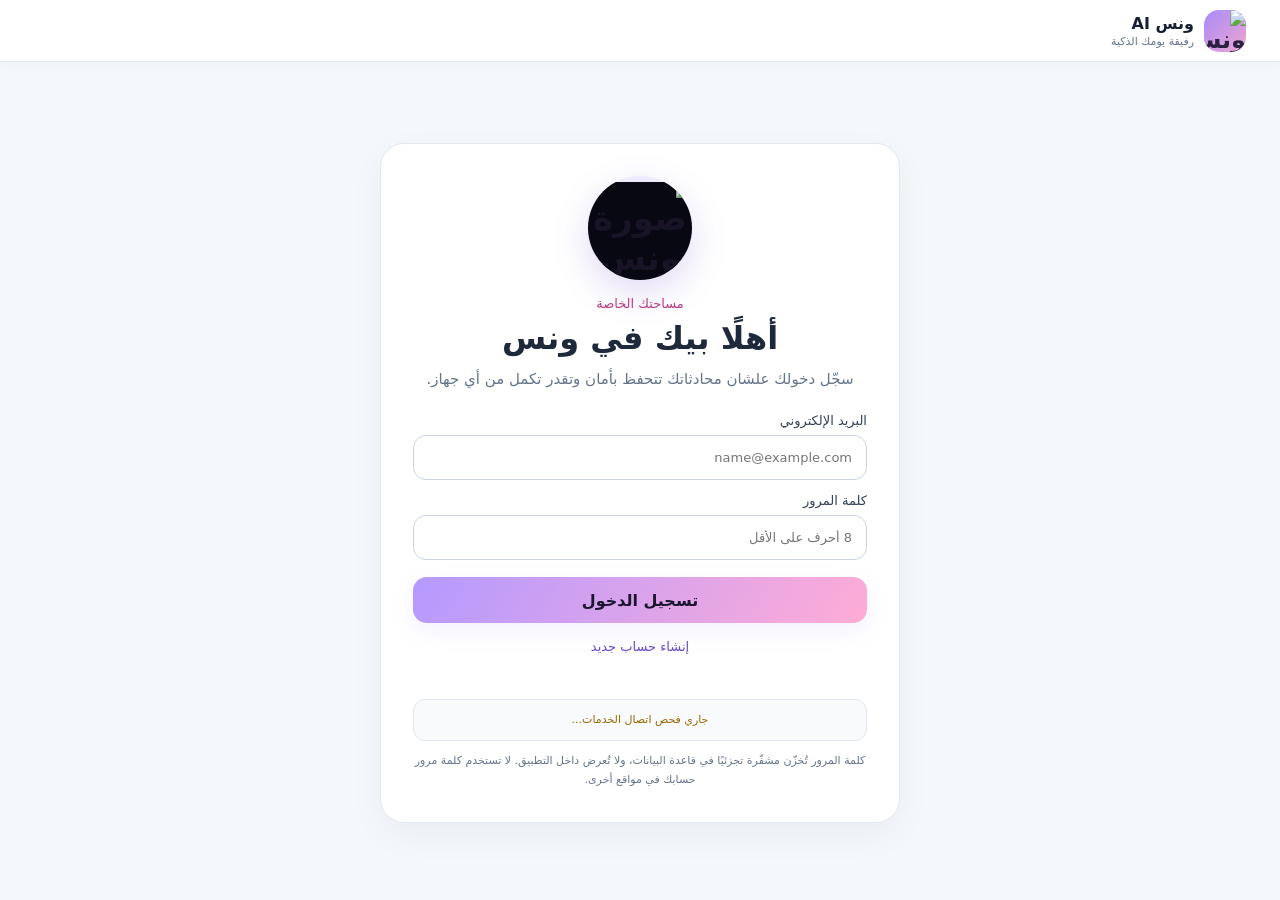
==== index.html @ 7b94c3b9 "Add ChatGPT-style conversation sidebar and controls" ====
<!doctype html>
<html lang="ar" dir="rtl">
<head>
<meta charset="utf-8">
<meta name="viewport" content="width=device-width,initial-scale=1,viewport-fit=cover">
<meta name="theme-color" content="#f4f7fb">
<meta name="description" content="ونس AI رفيقتك الذكية باللغة العربية واللهجة المصرية. دردشة ذكية، مساعد شخصي، ومساعدة في فهم الملفات والإجابة عن أسئلتك.">
<meta name="robots" content="index,follow,max-image-preview:large">
<link rel="canonical" href="https://wens-ai-backend-b142.naqashy1.workers.dev/">
<link rel="manifest" href="/manifest.json">
<link rel="stylesheet" href="/style.css">
<meta property="og:type" content="website">
<meta property="og:locale" content="ar_EG">
<meta property="og:site_name" content="ونس AI">
<meta property="og:title" content="ونس AI – رفيقتك الذكية باللهجة المصرية">
<meta property="og:description" content="اتكلم مع ونس، رفيقتك الذكية. اسأل، اتعلم، وافهم ملفاتك في محادثة واحدة.">
<meta property="og:url" content="https://wens-ai-backend-b142.naqashy1.workers.dev/">
<meta name="twitter:card" content="summary">
<title>ونس AI – رفيقتك الذكية باللهجة المصرية</title>
<script type="application/ld+json">
{"@context":"https://schema.org","@type":"SoftwareApplication","name":"ونس AI","alternateName":"Wens AI","applicationCategory":"UtilitiesApplication","operatingSystem":"Web, Android, iOS","inLanguage":"ar-EG","description":"رفيقة ذكية للمحادثة والمساعدة باللغة العربية واللهجة المصرية.","url":"https://wens-ai-backend-b142.naqashy1.workers.dev/"}
</script>
<style>.messages{max-height:min(60vh,620px);min-height:150px;overflow:auto}.bubble-text{white-space:pre-wrap;overflow-wrap:anywhere}.bubble-text a{color:#6246b4;text-decoration:underline;overflow-wrap:anywhere}.execution-trace{margin-top:10px;padding-top:8px;border-top:1px solid #e2e8f0;color:#6848c7;font-size:11px}.execution-trace summary{cursor:pointer}.execution-trace ul{margin:7px 0 0;padding-inline-start:20px;color:#64748b;line-height:1.8}.admin-inline-panel{margin-top:14px;padding:14px}.admin-inline-panel iframe{display:block;width:100%;height:82vh;min-height:760px;border:1px solid #ffffff18;border-radius:16px;background:#101020}@media(max-width:480px){.admin-inline-panel{padding:9px}.admin-inline-panel iframe{height:82vh;min-height:720px}}.owner-avatar-entry{overflow:hidden;padding:0}.wens-brand-avatar{display:block;width:100%;height:100%;object-fit:cover;border-radius:inherit}.auth-avatar-wrap{width:104px;height:104px;border-radius:50%;padding:0;overflow:hidden;background:#eeeaff;box-shadow:0 12px 36px #6848c733}.auth-avatar-wrap img{display:block;width:100%;height:100%;object-fit:cover}</style>
</head>
<body>
<header class="topbar">
  <a class="brand" href="index.html"><span class="logo owner-avatar-entry" id="brandAdminEntry" tabindex="0" role="button" aria-label="مدخل مالك التطبيق"><img class="wens-brand-avatar" src="/avatar.jpg?v=real-jpg-20261119" alt="ونس"></span><span><b id="brandName">ونس AI</b><small>رفيقة يومك الذكية</small></span></a>
  <div class="top-actions"><button id="openAdminBtn" class="admin-shortcut" type="button" hidden>الإدارة</button><button id="backToAppBtn" class="admin-shortcut" type="button" hidden>العودة لونس</button><button id="logoutBtn" class="admin-shortcut" hidden>خروج</button></div>
</header>
<main class="app">
<section id="authPanel" class="panel auth-panel">
  <div class="auth-mark auth-avatar-wrap"><img src="/avatar.jpg?v=real-jpg-20261119" alt="صورة ونس"></div><p class="eyebrow">مساحتك الخاصة</p><h1 id="authTitle">أهلًا بيك في ونس</h1>
  <p class="hero-text">سجّل دخولك علشان محادثاتك تتحفظ بأمان وتقدر تكمل من أي جهاز.</p>
  <form id="authForm" class="auth-form">
    <label id="nameField" hidden>الاسم<input id="nameInput" maxlength="60" autocomplete="name" placeholder="اسمك"></label>
    <label>البريد الإلكتروني<input id="emailInput" type="email" maxlength="190" autocomplete="email" required placeholder="name@example.com"></label>
    <label>كلمة المرور<input id="passwordInput" type="password" minlength="8" maxlength="128" autocomplete="current-password" required placeholder="8 أحرف على الأقل"></label>
    <button id="authSubmit" class="btn primary" type="submit">تسجيل الدخول</button>
  </form>
  <button id="authToggle" class="text-btn auth-toggle" type="button">إنشاء حساب جديد</button>
  <p id="authStatus" class="status-line" role="status"></p><p id="systemStatus" class="system-status" role="status">جاري فحص اتصال الخدمات...</p>
  <p class="disclaimer">كلمة المرور تُخزّن مشفّرة تجزئيًا في قاعدة البيانات، ولا تُعرض داخل التطبيق. لا تستخدم كلمة مرور حسابك في مواقع أخرى.</p>
</section>

<div id="appRoot" hidden>
<aside id="conversationSidebar" class="conversation-sidebar" aria-label="قائمة المحادثات">
  <div class="conversation-sidebar-head">
    <div class="conversation-sidebar-title"><strong>محادثاتك</strong><button id="closeConversationSidebarBtn" class="sidebar-close-btn" type="button" aria-label="إغلاق القائمة">×</button></div>
    <button id="newConversationBtn" class="new-conversation-btn" type="button">＋ محادثة جديدة</button>
    <label class="conversation-search"><span aria-hidden="true">⌕</span><input id="conversationSearchInput" type="search" placeholder="ابحث في المحادثات..." autocomplete="off" aria-label="ابحث في المحادثات"></label>
    <button id="toggleArchivedConversationsBtn" class="archived-toggle-btn" type="button" aria-pressed="false">المحادثات المؤرشفة</button>
  </div>
  <div id="conversationList" class="conversation-list" aria-live="polite">
    <p class="conversation-list-empty">جاري تحميل محادثاتك...</p>
  </div>
</aside>

<section class="panel">
  <div class="section-head"><div class="chat-title-wrap"><button id="toggleConversationSidebarBtn" class="sidebar-toggle-btn" type="button" aria-label="عرض المحادثات">☰</button><div><h2 id="activeConversationTitle">الدردشة مع ونس</h2><p id="accountLabel">محادثتك محفوظة في حسابك</p></div></div><div class="chat-head-actions"><button id="newConversationQuickBtn" class="text-btn" type="button">＋ جديد</button><button id="notificationsBtn" class="notification-toggle" type="button" aria-expanded="false" aria-label="مركز الإشعارات" hidden>🔔 <span id="notificationCount">0</span></button></div></div>
  <section id="notificationsPanel" class="notification-center" hidden>
    <div class="notification-heading"><strong>مركز الإشعارات</strong><button id="markNotificationsReadBtn" type="button">تحديد الكل كمقروء</button></div>
    <div id="notificationList" class="notification-list"><p class="notification-empty">لا توجد إشعارات بعد.</p></div>
  </section>
  <p id="voiceStatus" class="voice-status" role="status" aria-live="polite"></p>
  <div id="voicePlayerDock" class="voice-player-dock" aria-live="polite"></div>
  <div id="messages" class="messages" aria-live="polite"><div class="message assistant"><img class="mini-avatar" src="/avatar.jpg?v=real-jpg-20261119" alt="ونس" width="30" height="30"><div class="bubble">أهلًا بيك! أنا ونس 💜 اسأليني أو احكيلي اللي في بالك.</div></div></div>
  <div class="chat-composer">
    <div id="attachmentMenu" class="attachment-menu" role="menu" aria-label="إضافة إلى المحادثة" hidden>
      <button type="button" class="attachment-option" data-action="camera">
        <span class="attachment-icon">📷</span><span><b>الكاميرا</b><small>التقط صورة وأرسلها لونس</small></span>
      </button>
      <button type="button" class="attachment-option" data-action="photos">
        <span class="attachment-icon">🖼️</span><span><b>الصور</b><small>اختر صورة من هاتفك</small></span>
      </button>
      <button type="button" class="attachment-option" data-action="files">
        <span class="attachment-icon">📎</span><span><b>الملفات</b><small>نصوص ومستندات وملفات أخرى</small></span>
      </button>
      <button type="button" class="attachment-option" data-action="plugins" aria-expanded="false">
        <span class="attachment-icon">🧩</span><span><b>المكونات الإضافية</b><small>أدوات ونس المتصلة</small></span>
        <span class="attachment-chevron">‹</span>
      </button>
      <button type="button" class="attachment-option deep-option" data-action="deep" aria-pressed="false">
        <span class="attachment-icon">🧠</span><span><b>فكّر بعمق أكبر</b><small>استدلال أعمق للمسائل الصعبة</small></span>
        <span id="deepThinkCheck" class="attachment-check" hidden>✓</span>
      </button>
    </div>
    <div id="pluginTools" class="plugin-tools" hidden>
      <div class="plugin-tools-heading"><b>أدوات ونس المتاحة</b><button id="backToAttachmentMenu" type="button" aria-label="رجوع">رجوع</button></div>
      <button type="button" data-plugin-prompt="ابحثي في الإنترنت عن: ">🌐 البحث في الإنترنت</button>
      <button type="button" data-plugin-prompt="افتحي هذا الموقع واستخدمي متصفح ونس لقراءته: ">🌍 متصفح المواقع</button>
      <button type="button" data-plugin-prompt="اعرضي مهامي المحفوظة وساعديني في تنظيمها.">✅ إدارة المهام</button>
      <button type="button" data-plugin-prompt="احسبي لي: ">🧮 الحاسبة</button>
      <button type="button" data-plugin-prompt="ابحثي في سجل محادثاتي عن: ">🗂️ البحث في المحادثات</button>
      <button type="button" data-plugin-prompt="احفظي في ذاكرتك الخاصة هذا التفضيل غير الحساس فقط: ">🧠 حفظ تفضيل في الذاكرة</button>
      <button type="button" data-plugin-prompt="اعرضي المعلومات غير الحساسة التي حفظتيها في ذاكرتي الخاصة.">📚 عرض ذاكرتي</button>
      <button type="button" data-plugin-prompt="احذفي من ذاكرتي الخاصة المعلومة التالية فقط: ">🧹 حذف معلومة من الذاكرة</button>
      <button type="button" data-plugin-prompt="أنشئي تطبيق ويب أو لعبة كاملة باسم ووظائف واضحة. استخدمي أداة إنشاء التطبيقات والألعاب واحفظي المشروع واعرضي معاينته ورابط تحميله.">🧩 إنشاء تطبيق أو لعبة</button>
    </div>
    <div id="deepThinkBadge" class="deep-think-badge" hidden>🧠 التفكير العميق مفعّل <button id="disableDeepThink" type="button">إيقاف</button></div>
    <div id="attachmentsPreview" class="attachments-preview" hidden></div>
    <div id="arabicCorrection" class="arabic-correction" role="status" aria-live="polite" hidden>
      <span id="arabicCorrectionText"></span>
      <button id="applyArabicCorrection" type="button">استخدم التصحيح</button>
    </div>
    <form id="chatForm" class="chat-form">
      <button id="attachMenuBtn" class="attach-menu-btn" type="button" aria-label="إضافة مرفق أو أداة" aria-expanded="false">＋</button><button id="voiceBtn" class="voice-input-btn" type="button" aria-label="التحدث وإملاء رسالة صوتية"><span aria-hidden="true">🎙️</span><span id="voiceButtonText" class="visually-hidden">اتكلم معايا</span></button>
      <input id="messageInput" placeholder="اكتب رسالتك أو أرفق ملفًا..." autocomplete="off" autocorrect="on" spellcheck="true" autocapitalize="sentences" aria-label="رسالتك" aria-describedby="arabicCorrectionText">
      <button class="send-btn" type="submit">إرسال</button>
    </form>
    <input id="cameraInput" class="visually-hidden-input" type="file" accept="image/jpeg,image/png,image/webp" capture="environment">
    <input id="photosInput" class="visually-hidden-input" type="file" accept="image/jpeg,image/png,image/webp">
    <input id="filesInput" class="visually-hidden-input" type="file" multiple accept=".txt,.md,.csv,.json,.xml,.html,.js,.css,.log,.pdf,.doc,.docx,.xls,.xlsx,.ppt,.pptx">
    <p id="attachmentStatus" class="attachment-status" role="status" aria-live="polite"></p>
  </div>
  <p class="disclaimer">رسائلك ومرفقاتك تُعالج لإعداد الرد. لا ترسل كلمات مرور أو بيانات شديدة الخصوصية.</p>
</section>
</div>
<section id="adminInlinePanel" class="panel admin-inline-panel" hidden>
  <div class="section-head">
    <div><h2>لوحة إدارة ونس</h2><p>الإدارة داخل حسابك ومن نفس صفحة ونس</p></div>
    <span class="eyebrow">PRIVATE</span>
  </div>
  <iframe id="adminFrame" title="لوحة إدارة ونس" loading="lazy" referrerpolicy="same-origin" src="about:blank"></iframe>
</section>
</main>
<footer>ونس AI • نسخة تطويرية</footer>
<script src="app.js"></script>
</body></html>
---- style.css ----
:root{--purple:#a28bff;--pink:#ff9acb;--bg:#101020;--text:#f7f5ff;--muted:#b7b4ce;--line:#34324d}*{box-sizing:border-box}html{color-scheme:dark}body{margin:0;background:radial-gradient(ellipse at 50% 0%,#a28bff26 0,var(--bg) 55%);color:var(--text);font-family:system-ui,-apple-system,"Segoe UI",sans-serif;min-height:100vh}.topbar{display:flex;justify-content:space-between;align-items:center;padding:14px clamp(14px,4vw,34px);border-bottom:1px solid #ffffff12;position:sticky;top:0;background:#101020ef;backdrop-filter:blur(12px);z-index:4}.brand{display:flex;align-items:center;gap:10px;color:inherit;text-decoration:none}.logo{width:42px;height:42px;border-radius:15px;background:linear-gradient(135deg,var(--purple),var(--pink));display:grid;place-items:center;color:#191326;font-size:24px;font-weight:900}.brand b{display:block}.brand small{display:block;color:var(--muted);font-size:11px;margin-top:2px}.admin-shortcut{border:1px solid #ffffff20;border-radius:12px;padding:9px 12px;color:#e9e3ff;text-decoration:none;font-size:13px}.app{width:min(760px,100%);margin:auto;padding:24px 14px 34px}.hero{text-align:center;padding:20px 10px 26px}.orb{width:136px;height:136px;border-radius:50%;margin:0 auto 18px;background:radial-gradient(circle at 35% 25%,#ffe6f6,#bd9dff 46%,#5941a7);box-shadow:0 0 60px #9e82ff30;position:relative;display:grid;place-items:center}.face{width:67px;height:82px;background:linear-gradient(135deg,#f9d2c8,#f2b9bb);border-radius:46% 46% 48% 48%;position:relative;z-index:2;margin-top:12px}.hair{position:absolute;top:17px;width:75px;height:57px;border-radius:48% 48% 30% 25%;background:#382547;z-index:3;clip-path:polygon(0 0,100% 0,100% 78%,80% 53%,73% 100%,58% 57%,43% 100%,30% 58%,10% 84%)}.eye{position:absolute;width:5px;height:7px;border-radius:50%;background:#39243b;top:36px}.eye.left{right:17px}.eye.right{left:17px}.smile{position:absolute;top:53px;left:27px;width:14px;height:7px;border-bottom:2px solid #a34e68;border-radius:0 0 50% 50%}.eyebrow{color:var(--pink);font-size:13px;margin:0 0 8px}.hero h1{font-size:clamp(24px,5vw,34px);margin:0 0 10px}.hero-text{color:var(--muted);max-width:440px;line-height:1.8;margin:0 auto 20px;font-size:14px}.actions{display:flex;justify-content:center;gap:10px;flex-wrap:wrap}.btn{border:0;border-radius:14px;padding:12px 18px;font:inherit;font-weight:700;cursor:pointer;min-height:46px}.primary{background:linear-gradient(120deg,var(--purple),var(--pink));color:#1a1530}.secondary{background:#ffffff0a;border:1px solid #ffffff20;color:var(--text)}.status-line{color:var(--muted);font-size:12px;min-height:18px}.panel{background:#19192ccc;border:1px solid #ffffff12;border-radius:22px;padding:17px;margin:14px 0;box-shadow:0 16px 40px #00000014}.section-head{display:flex;align-items:center;justify-content:space-between;gap:10px}.section-head h2{font-size:17px;margin:0}.section-head p{margin:4px 0 0;color:var(--muted);font-size:12px}.text-btn{background:none;border:0;color:#d8ccff;cursor:pointer;font:inherit;font-size:12px}.messages{display:flex;flex-direction:column;gap:12px;padding:17px 0;min-height:100px;max-height:310px;overflow:auto}.message{display:flex;gap:8px;align-items:flex-end}.mini-avatar{width:30px;height:30px;flex:0 0 30px;border-radius:11px;display:grid;place-items:center;background:linear-gradient(135deg,var(--purple),var(--pink));color:#201735;font-weight:900}.bubble{max-width:85%;padding:11px 13px;border-radius:15px;background:#ffffff0b;border:1px solid #ffffff0d;font-size:13px;line-height:1.7;overflow-wrap:anywhere}.user{justify-content:flex-start}.user .bubble{background:#8e78d42b;border-color:#aa94ff28}.chat-form{display:flex;gap:8px}.chat-form input,.field input,.field textarea,.field select{min-width:0;width:100%;background:#101020;border:1px solid var(--line);border-radius:12px;padding:13px;color:var(--text);font:inherit;outline:none}.chat-form input:focus,.field input:focus,.field textarea:focus,.field select:focus{border-color:var(--purple)}.send-btn{border:0;border-radius:12px;padding:0 17px;background:var(--purple);color:#18132a;font:inherit;font-weight:800}.disclaimer{color:#9692ae;font-size:11px;line-height:1.7;margin-bottom:0}.panel video,.panel img{width:100%;max-height:350px;object-fit:contain;border-radius:14px;background:#080812;margin-top:12px}.panel[hidden]{display:none}footer{text-align:center;color:#8c88a5;font-size:11px;padding:0 10px 22px}.speaking .orb{animation:pulse 1.1s infinite alternate}@keyframes pulse{to{box-shadow:0 0 0 13px #a28bff12,0 0 70px #a28bff66}}.listening{box-shadow:0 0 0 4px #ff8cc844!important}button:focus-visible,a:focus-visible{outline:2px solid var(--pink);outline-offset:3px}@media(min-width:650px){.app{padding-top:32px}.hero{padding-bottom:32px}.panel{padding:22px}}

/* Wens visual refresh */
:root{--purple:#b49aff;--pink:#ffacd6;--bg:#0b0b16;--text:#fbf9ff;--muted:#bdb8d2;--line:#39344f}body{background:radial-gradient(ellipse at 50% -12%,#a78bfa35 0,transparent 48%),linear-gradient(180deg,#10101f 0%,#0b0b15 100%)}.topbar{background:#0d0c18eF;border-bottom-color:#ffffff18}.logo{box-shadow:0 8px 24px #a28bff35}.app{max-width:820px}.hero{padding-top:30px}.orb{width:148px;height:148px;box-shadow:0 0 0 10px #a28bff0b,0 18px 65px #a28bff30}.hero h1{letter-spacing:-.6px}.hero-text{font-size:15px}.panel{background:linear-gradient(145deg,#1d1b30f2,#141321f2);border:1px solid #ffffff18;border-radius:24px;box-shadow:0 18px 55px #0005}.section-head h2{letter-spacing:-.2px}.bubble{border-radius:17px;padding:12px 14px}.user .bubble{background:linear-gradient(135deg,#9279e52b,#d78bc51c);border-color:#b49aff35}.chat-form input,.field input,.field textarea,.field select{background:#0d0c18;border-color:#45405f;border-radius:14px;min-height:48px}.send-btn,.primary{background:linear-gradient(120deg,#b49aff,#ffacd6);box-shadow:0 8px 22px #b49aff25}.btn{transition:transform .18s ease,filter .18s ease}.btn:hover,.send-btn:hover{filter:brightness(1.08);transform:translateY(-1px)}.admin-shortcut{background:#ffffff08}.status-line{padding-top:4px}@media(max-width:480px){.app{padding-inline:12px}.hero{padding-top:20px}.panel{padding:15px;border-radius:20px}.chat-form{gap:6px}.send-btn{padding-inline:14px}}
[hidden]{display:none!important}
.top-actions{display:flex;align-items:center;gap:8px}
.auth-panel{max-width:520px;margin:40px auto;padding:clamp(20px,5vw,32px);text-align:center}
.auth-mark{width:64px;height:64px;margin:0 auto 16px;border-radius:22px;display:grid;place-items:center;background:linear-gradient(135deg,var(--purple),var(--pink));color:#191326;font-size:34px;font-weight:900;box-shadow:0 12px 36px #a28bff35}
.auth-panel h1{font-size:clamp(24px,5vw,32px);margin:5px 0 9px}
.auth-form{display:grid;gap:13px;margin-top:20px;text-align:right}
.auth-form label,.call-controls label{display:grid;gap:7px;color:#e8e3f8;font-size:13px}
.auth-form input,.call-controls input{min-width:0;width:100%;background:#0d0c18;border:1px solid #45405f;border-radius:13px;padding:14px;color:var(--text);font:inherit}
.auth-form .btn{width:100%;margin-top:4px}
.auth-toggle{margin-top:15px;color:#d8ccff;font-size:13px}
.auth-form button:disabled{opacity:.6;cursor:wait}
.call-controls{display:grid;gap:13px;margin-top:16px}
.call-controls .actions{justify-content:flex-start}
.video-stage{position:relative;margin-top:18px;border:1px solid #ffffff20;border-radius:18px;overflow:hidden;background:#080812;padding:12px}
.video-grid{display:grid;grid-template-columns:repeat(auto-fit,minmax(180px,1fr));gap:10px}
.remote-tile{position:relative;min-height:150px;background:#171527;border-radius:14px;overflow:hidden}
.remote-video{width:100%;height:100%;min-height:180px;object-fit:cover}
.remote-label{position:absolute;z-index:2;bottom:8px;right:9px;background:#090817c9;padding:5px 9px;border-radius:9px;font-size:11px}
.local-video-box{position:relative;margin-top:10px;width:min(190px,45%);min-height:115px;border-radius:14px;overflow:hidden;background:#171527}
.local-video-box video{display:block;width:100%;height:100%;min-height:115px;object-fit:cover}
.local-video-box small{position:absolute;bottom:7px;right:8px;background:#090817c9;padding:4px 8px;border-radius:8px}
.avatar-chip{display:flex;align-items:center;gap:8px;padding:7px 10px;margin:0 auto 12px;width:max-content;border:1px solid #b49aff4b;background:#b49aff13;border-radius:30px}
.avatar-chip span{width:33px;height:33px;border-radius:50%;display:grid;place-items:center;background:linear-gradient(135deg,#b49aff,#ffacd6);color:#20152f;font-weight:900;font-size:19px}
.avatar-chip small{color:#e9e1ff}
.avatar-chip.speaking span{animation:avatarTalk .45s infinite alternate;box-shadow:0 0 0 7px #b49aff20}
@keyframes avatarTalk{to{transform:scale(1.12);filter:brightness(1.2)}}
.btn.danger{background:#9d3452;color:#fff}
@media(max-width:480px){.top-actions{gap:5px}.top-actions .admin-shortcut{font-size:11px;padding:8px}.auth-panel{margin:22px auto}.video-grid{grid-template-columns:1fr}.local-video-box{width:58%}}

.system-status{margin:14px 0 0;padding:10px 12px;border-radius:12px;background:#ffffff08;border:1px solid #ffffff15;color:#ffcf8f;font-size:11px;line-height:1.8}
.system-status.all-ready{color:#9be7c1;border-color:#4bba8a55;background:#35a87812}

/* Speech-driven avatar mouth motion (visual approximation, not photoreal lip sync). */
.face.talking .smile{height:11px;width:13px;top:51px;border:2px solid #a34e68;border-top:0;border-radius:0 0 55% 55%;animation:mouthTalk .16s infinite alternate}.orb.talking{animation:avatarSpeak .55s infinite alternate}.face.talking{animation:faceSpeak .55s infinite alternate}@keyframes mouthTalk{from{transform:scaleY(.45)}to{transform:scaleY(1.25)}}@keyframes avatarSpeak{to{filter:brightness(1.12);box-shadow:0 0 0 9px #a28bff14,0 0 65px #a28bff65}}@keyframes faceSpeak{to{transform:translateY(1px)}}

/* Photoreal Wens profile */
.hero-portrait{display:block;width:clamp(142px,32vw,192px);height:clamp(142px,32vw,192px);object-fit:cover;object-position:center 34%;border-radius:50%;margin:0 auto 20px;border:3px solid #d4baff;box-shadow:0 0 0 9px #a28bff14,0 16px 55px #a28bff40;background:#20172e}.mini-avatar{overflow:hidden;object-fit:cover;border:1px solid #ffffff28}.avatar-chip img{width:42px;height:42px;object-fit:cover;object-position:center 34%;border-radius:50%;border:2px solid #c9b4ff;box-shadow:0 0 0 4px #b49aff20}.avatar-chip.speaking img{animation:avatarTalk .45s infinite alternate;box-shadow:0 0 0 7px #b49aff20}

/* ChatGPT-style attachment menu and composer */
[hidden]{display:none!important}
.chat-composer{position:relative;margin-top:8px}
.chat-form{align-items:center;gap:8px}
.chat-form input{flex:1;min-height:48px;font-size:14px}
.attach-menu-btn{width:46px;height:46px;flex:0 0 46px;border:1px solid #ffffff22;border-radius:50%;background:#29253a;color:#f8f4ff;font-size:30px;line-height:1;display:grid;place-items:center;cursor:pointer;transition:transform .18s,background .18s}
.attach-menu-btn[aria-expanded="true"]{background:linear-gradient(135deg,var(--purple),var(--pink));color:#21182f;transform:rotate(45deg)}
.attachment-menu,.plugin-tools{position:absolute;z-index:30;right:0;bottom:calc(100% + 12px);width:min(310px,calc(100vw - 54px));padding:9px;border:1px solid #ffffff22;border-radius:24px;background:rgba(35,32,49,.98);box-shadow:0 18px 48px #0008;backdrop-filter:blur(18px);animation:menuRise .16s ease-out}
@keyframes menuRise{from{opacity:0;transform:translateY(8px) scale(.98)}to{opacity:1;transform:translateY(0) scale(1)}}
.attachment-option{width:100%;min-height:65px;padding:9px 10px;display:flex;align-items:center;gap:13px;border:0;border-radius:16px;background:transparent;color:var(--text);text-align:right;font:inherit;cursor:pointer}
.attachment-option:hover,.attachment-option:focus-visible,.plugin-tools>button:hover{background:#ffffff12}
.attachment-option>span:nth-child(2){display:grid;gap:2px;flex:1}
.attachment-option b{font-size:14px;font-weight:700}
.attachment-option small{color:var(--muted);font-size:11px}
.attachment-icon{width:42px;height:42px;flex:0 0 42px;display:grid;place-items:center;border-radius:50%;background:#ffffff13;font-size:21px}
.attachment-chevron{font-size:25px;color:var(--muted)}
.attachment-check{color:#a8f0c7;font-weight:900;font-size:20px}
.deep-option[aria-pressed="true"]{background:#b49aff20}
.plugin-tools{padding:12px}
.plugin-tools-heading{display:flex;align-items:center;justify-content:space-between;padding:4px 7px 9px;font-size:13px;color:#e8ddff}
.plugin-tools-heading button{border:0;background:transparent;color:#c9b9ff;font:inherit;font-size:12px}
.plugin-tools>button{display:block;width:100%;padding:12px 10px;border:0;border-radius:12px;background:transparent;color:var(--text);text-align:right;font:inherit;font-size:13px}
.deep-think-badge{display:flex;align-items:center;justify-content:space-between;margin:0 0 8px;padding:7px 11px;border:1px solid #b49aff50;border-radius:12px;background:#9f87ff17;color:#e5d9ff;font-size:12px}
.deep-think-badge button{border:0;background:none;color:#ffb6d7;font:inherit;font-size:11px}
.attachments-preview{display:flex;flex-wrap:wrap;gap:8px;margin:0 0 9px}
.attachment-chip{max-width:100%;display:flex;align-items:center;gap:8px;padding:7px 9px;border:1px solid #ffffff20;border-radius:14px;background:#ffffff0c;color:var(--text);font-size:11px}
.attachment-chip img{width:42px;height:42px;object-fit:cover;border-radius:9px;background:#080812;margin:0}
.attachment-chip span{max-width:160px;overflow:hidden;text-overflow:ellipsis;white-space:nowrap}
.attachment-chip button{width:25px;height:25px;border:0;border-radius:50%;background:#ffffff15;color:#fff;font-size:16px}
.attachment-status{min-height:16px;margin:5px 5px 0;color:#ffcadb;font-size:11px}
.visually-hidden-input{position:absolute;width:1px;height:1px;overflow:hidden;clip:rect(0,0,0,0);white-space:nowrap;clip-path:inset(50%)}
.message-attachments{display:flex;flex-wrap:wrap;gap:7px;margin-top:8px}
.message-attachments img{display:block;width:auto;max-width:min(220px,58vw);max-height:230px;object-fit:contain;border:1px solid #ffffff24;border-radius:13px;background:#080812;margin:0}
.message-attachment-name{padding:6px 9px;border-radius:9px;background:#ffffff12;color:#e8dfff;font-size:11px}
@media(max-width:420px){.attachment-menu,.plugin-tools{width:min(300px,calc(100vw - 42px));right:-2px}.attachment-option{min-height:61px}.chat-form{gap:6px}.attach-menu-btn{width:42px;height:42px;flex-basis:42px}.send-btn{padding:0 13px}}


/* Wens full-screen mobile app layout */
html,body{width:100%;height:100%;height:100dvh;overflow:hidden}
body{min-height:0;display:flex;flex-direction:column}
.topbar{flex:0 0 auto;min-height:62px;padding-top:max(8px,env(safe-area-inset-top));padding-bottom:8px}
main.app{width:min(1120px,100%);max-width:100%;height:0;min-height:0;flex:1 1 auto;overflow:hidden;display:flex;flex-direction:column;padding:10px clamp(10px,2vw,24px) max(8px,env(safe-area-inset-bottom));margin:0 auto}
#appRoot:not([hidden]){display:flex;height:100%;min-height:0;flex:1 1 auto;flex-direction:column;gap:10px;overflow:hidden}
#appRoot .hero{display:grid;grid-template-columns:72px minmax(0,1fr);grid-template-rows:auto auto auto auto auto;column-gap:12px;row-gap:1px;align-items:center;text-align:right;padding:2px 5px 7px;flex:0 0 auto}
#appRoot .hero-portrait{grid-column:1;grid-row:1/6;width:68px;height:68px;object-fit:cover;object-position:center 34%;margin:0;border-radius:50%;border:2px solid #d4baff;box-shadow:0 0 0 5px #a28bff14}
#appRoot .hero .eyebrow{grid-column:2;margin:0;font-size:11px}
#appRoot .hero h1{grid-column:2;font-size:clamp(17px,4.2vw,22px);margin:0;line-height:1.35}
#appRoot .hero .hero-text{grid-column:2;font-size:12px;line-height:1.4;margin:0;max-width:none}
#appRoot .hero .actions{grid-column:2;justify-content:flex-start;gap:7px;margin-top:4px}
#appRoot .hero .btn{min-height:36px;padding:7px 11px;border-radius:11px;font-size:12px}
#appRoot .hero .status-line{grid-column:2;min-height:14px;font-size:10px;margin:0;padding:0}
.voice-player-dock:empty{display:none}
.voice-player-dock{grid-column:1/-1;width:100%;padding:2px 4px}
#appRoot>.panel{display:flex;flex:1 1 auto;flex-direction:column;min-height:0;overflow:hidden;margin:0;padding:12px}
#appRoot>.panel>.section-head{flex:0 0 auto}
#appRoot .messages{display:flex;flex:1 1 auto;flex-direction:column;min-height:0;max-height:none!important;overflow-x:hidden;overflow-y:auto;overscroll-behavior:contain;padding:12px 0}
#appRoot .chat-composer{flex:0 0 auto;margin-top:4px}
#appRoot .chat-composer .chat-form{flex:0 0 auto}
#appRoot .panel>.disclaimer{flex:0 0 auto;margin-top:5px;font-size:9px;line-height:1.35}
footer{display:none}
.auth-panel{width:min(520px,100%);max-height:100%;overflow:auto;align-self:center;margin:auto}
/* Full-screen owner console: no nested headers or clipped iframe on phones. */
#adminInlinePanel:not([hidden]){
  position:fixed!important;inset:0!important;z-index:9999!important;
  display:flex!important;flex-direction:column;width:100vw;
  height:100vh;height:100dvh;max-height:100dvh;min-height:0;flex:initial;
  overflow:hidden;margin:0!important;padding:0!important;border:0!important;
  border-radius:0!important;background:#f4f7fb!important;box-shadow:none!important;
}
#adminInlinePanel>.section-head{display:none!important}
#adminInlinePanel .adminFrame,#adminInlinePanel iframe{
  display:block;width:100%;height:100vh;height:100dvh;min-height:100%;
  flex:1 1 auto;border:0;border-radius:0;background:#f4f7fb;
}
.voice-replay-btn{display:inline-flex;align-items:center;justify-content:center;margin-top:9px;padding:6px 10px;border:1px solid #b49aff55;border-radius:10px;background:#b49aff16;color:#e9ddff;font:inherit;font-size:11px;cursor:pointer}
.voice-replay-btn:disabled{opacity:.6}
.voice-player-shell{display:grid;gap:5px;width:100%;margin-top:8px;padding:8px;border:1px solid #b49aff35;border-radius:12px;background:#100f1c}
.voice-player-label{font-size:10px;color:#d5c9ff}
.voice-audio-player{display:block;width:100%;height:38px;max-width:100%;margin:0;background:#f3f0fa;border-radius:8px}
@media(max-width:480px){
  .topbar{min-height:58px}
  main.app{padding:7px 8px max(6px,env(safe-area-inset-bottom))}
  #appRoot:not([hidden]){gap:6px}
  #appRoot .hero{grid-template-columns:58px minmax(0,1fr);column-gap:9px;padding:0 3px 4px}
  #appRoot .hero-portrait{width:54px;height:54px}
  #appRoot .hero h1{font-size:17px}
  #appRoot .hero .hero-text{font-size:11px}
  #appRoot .hero .btn{min-height:33px;padding:6px 9px;font-size:11px}
  #appRoot>.panel{padding:9px;border-radius:16px}
  #appRoot>.panel>.section-head h2{font-size:15px}
  #appRoot>.panel>.section-head p{font-size:10px}
  #appRoot .messages{padding:8px 0;gap:9px}
  #appRoot .bubble{max-width:91%;font-size:12px;padding:9px 10px}
}
@supports not (height:100dvh){html,body{height:100vh}}


/* Wens professional light chat UI — shared visual language with the owner console. */
:root{--purple:#6848c7;--pink:#b43d83;--bg:#f4f7fb;--text:#1e293b;--muted:#64748b;--line:#dbe3ef}
html{color-scheme:light}
body{background:#f4f7fb;color:#1e293b}
.topbar{background:rgba(255,255,255,.96);color:#172033;border-bottom:1px solid #e2e8f0;box-shadow:0 2px 12px #17203308;backdrop-filter:blur(14px)}
.brand{color:#172033}
.brand small{color:#64748b}
.logo{background:linear-gradient(135deg,#a78bfa,#f0a5cf);color:#2b2142;box-shadow:none}
#brandAdminEntry{cursor:pointer;user-select:none;touch-action:manipulation}
main.app{width:min(1120px,100%);max-width:100%;height:0;min-height:0;flex:1 1 auto;overflow:hidden;display:flex;flex-direction:column;padding:12px clamp(9px,2vw,24px) max(8px,env(safe-area-inset-bottom));margin:0 auto}
#appRoot:not([hidden]){display:flex;height:100%;min-height:0;flex:1 1 auto;flex-direction:column;gap:0;overflow:hidden}
#appRoot>.panel{display:flex;flex:1 1 auto;flex-direction:column;min-height:0;overflow:hidden;margin:0;padding:clamp(12px,2vw,22px);background:#fff;color:#1e293b;border:1px solid #e2e8f0;border-radius:22px;box-shadow:0 12px 36px #1720330b}
#appRoot>.panel>.section-head{flex:0 0 auto;padding-bottom:10px;border-bottom:1px solid #eef2f7}
#appRoot>.panel>.section-head h2{color:#172033;font-size:clamp(17px,3vw,21px);font-weight:800}
#appRoot>.panel>.section-head p{color:#64748b;font-size:12px}
#appRoot .text-btn{color:#6848c7}
#appRoot .messages{display:flex;flex:1 1 auto;flex-direction:column;min-height:0;max-height:none!important;overflow-x:hidden;overflow-y:auto;overscroll-behavior:contain;-webkit-overflow-scrolling:touch;padding:14px 2px;gap:13px}
#appRoot .message{gap:8px;align-items:flex-end}
#appRoot .mini-avatar{width:32px;height:32px;flex:0 0 32px;border-radius:50%;border:1px solid #e4dcf8;background:#f2efff;object-fit:cover}
#appRoot .bubble{max-width:min(88%,720px);padding:13px 15px;border-radius:18px;background:#f8fafc;border:1px solid #e2e8f0;color:#253247;font-size:14px;line-height:1.85;box-shadow:0 2px 8px #17203306}
#appRoot .user .bubble{background:#f2efff;border-color:#ddd5fb;color:#34245d}
#appRoot .bubble-text a{color:#5b43ac}
#appRoot .execution-trace{border-top-color:#e2e8f0;color:#6848c7}
#appRoot .execution-trace ul{color:#64748b}
#appRoot .voice-replay-btn{border:1px solid #d9d1f3;border-radius:10px;background:#fff;color:#6045b4;font-size:12px;font-weight:700}
#appRoot .voice-replay-btn:disabled{opacity:.65}
#appRoot .voice-player-shell{background:#f8fafc;border:1px solid #dbe3ef;border-radius:13px}
#appRoot .voice-player-label{color:#475569;font-size:11px}
#appRoot .voice-audio-player{background:#fff;border:1px solid #e2e8f0}
#appRoot .voice-device-note{margin:8px 0 0;color:#64748b;font-size:11px}
#appRoot .chat-composer{position:relative;flex:0 0 auto;margin-top:5px;padding-top:10px;border-top:1px solid #eef2f7}
#appRoot .chat-form{display:flex;align-items:center;gap:8px}
#appRoot .chat-form input{min-width:0;flex:1;min-height:50px;padding:12px 14px;background:#fff;border:1px solid #cbd5e1;border-radius:15px;color:#172033;font-size:14px}
#appRoot .chat-form input::placeholder{color:#94a3b8}
#appRoot .chat-form input:focus{border-color:#9b85df;box-shadow:0 0 0 3px #6848c714}
#appRoot .send-btn{min-height:46px;padding:0 17px;border-radius:13px;background:#6848c7;color:#fff;font-weight:800;box-shadow:none}
#appRoot .attach-menu-btn,#appRoot .voice-input-btn{width:44px;height:44px;min-width:44px;flex:0 0 44px;border:1px solid #dbe3ef;border-radius:50%;background:#fff;color:#475569;font-size:22px;line-height:1;display:grid;place-items:center;cursor:pointer}
#appRoot .voice-input-btn{font-size:18px;color:#6848c7}
#appRoot .voice-input-btn.listening{background:#fce7f3;border-color:#f9a8d4;color:#be185d;box-shadow:0 0 0 3px #f9a8d433}
#appRoot .attach-menu-btn[aria-expanded="true"]{background:#eeeaff;border-color:#c4b5fd;color:#5b21b6;transform:rotate(45deg)}
#appRoot .attachment-menu,#appRoot .plugin-tools{background:rgba(255,255,255,.99);border:1px solid #e2e8f0;color:#1e293b;box-shadow:0 18px 45px #1720331a}
#appRoot .attachment-option{color:#1e293b}
#appRoot .attachment-option:hover,#appRoot .attachment-option:focus-visible,#appRoot .plugin-tools>button:hover{background:#f1f5f9}
#appRoot .attachment-option small{color:#64748b}
#appRoot .attachment-icon{background:#f1edff;color:#6848c7}
#appRoot .plugin-tools-heading{color:#334155}
#appRoot .plugin-tools-heading button{color:#6848c7}
#appRoot .plugin-tools>button{color:#334155}
#appRoot .deep-think-badge{background:#f5f3ff;border-color:#ddd6fe;color:#4c1d95}
#appRoot .deep-think-badge button{color:#9d174d}
#appRoot .attachment-chip{background:#f8fafc;border-color:#e2e8f0;color:#334155}
#appRoot .attachment-chip button{background:#e2e8f0;color:#334155}
#appRoot .message-attachment-name{background:#f1edff;color:#4c1d95}
#appRoot .attachment-status{color:#64748b}
#appRoot .panel>.disclaimer{flex:0 0 auto;margin-top:8px;color:#64748b;font-size:10px;line-height:1.6}
#appRoot .voice-status{flex:0 0 auto;margin:8px 0 0;padding:7px 10px;border-radius:10px;background:#f8fafc;color:#64748b;font-size:11px;line-height:1.6}
#appRoot .voice-status:empty{display:none}
#appRoot .voice-player-dock:empty{display:none}
#appRoot .voice-player-dock{width:100%;flex:0 0 auto}
#appRoot .visually-hidden{position:absolute;width:1px;height:1px;padding:0;margin:-1px;overflow:hidden;clip:rect(0,0,0,0);white-space:nowrap;border:0}
.auth-panel{background:#fff;color:#1e293b;border:1px solid #e2e8f0;box-shadow:0 12px 36px #1720330b}
.auth-form label{color:#334155}
.auth-form input{background:#fff;border-color:#cbd5e1;color:#172033}
.auth-toggle{color:#6848c7}
.system-status{background:#f8fafc;border-color:#e2e8f0;color:#9a6700}
.system-status.all-ready{background:#ecfdf5;border-color:#a7f3d0;color:#047857}
.disclaimer{color:#64748b}
@media(max-width:480px){
  .topbar{min-height:58px;padding-inline:12px}
  .logo{width:40px;height:40px;border-radius:13px}
  main.app{padding:8px 8px max(6px,env(safe-area-inset-bottom))}
  #appRoot>.panel{padding:11px 10px 9px;border-radius:17px}
  #appRoot>.panel>.section-head{padding-bottom:8px}
  #appRoot .messages{padding:10px 0;gap:10px}
  #appRoot .bubble{max-width:91%;font-size:13px;padding:10px 12px}
  #appRoot .chat-form{gap:6px}
  #appRoot .chat-form input{min-height:46px;padding:10px;font-size:13px}
  #appRoot .send-btn{min-height:44px;padding:0 13px;font-size:13px}
  #appRoot .attach-menu-btn,#appRoot .voice-input-btn{width:40px;height:40px;min-width:40px;flex-basis:40px}
  #appRoot .panel>.disclaimer{font-size:9px;margin-top:5px}
  #appRoot .voice-status{font-size:10px;margin-top:5px}
}
@supports not (height:100dvh){html,body{height:100vh}}

.generated-project-card{display:grid;gap:10px;width:min(100%,760px);margin:12px 0;padding:12px;border:1px solid #dbe3ef;border-radius:17px;background:#fff;color:#1e293b;box-shadow:0 8px 24px #1720330b}
.generated-project-heading{display:flex;align-items:center;justify-content:space-between;gap:10px;flex-wrap:wrap}
.generated-project-heading strong{font-size:14px;color:#172033}
.generated-project-heading span{padding:5px 9px;border-radius:20px;background:#f1edff;color:#6848c7;font-size:11px;font-weight:700}
.generated-project-preview{display:block;width:100%;height:clamp(300px,58vw,440px);border:1px solid #e2e8f0;border-radius:13px;background:#fff}
.generated-project-actions{display:flex;gap:9px;flex-wrap:wrap}
.generated-project-actions a{display:inline-flex;align-items:center;justify-content:center;min-height:40px;padding:9px 13px;border:1px solid #d7d0ef;border-radius:12px;color:#5b43ac;background:#f8f6ff;text-decoration:none;font-size:12px;font-weight:700}
.generated-project-actions a:hover{background:#eeeaff}
@media(max-width:480px){.generated-project-card{padding:9px;border-radius:14px}.generated-project-preview{height:360px}.generated-project-actions a{flex:1}}


/* Search and execution activity in the chat */
.activity-bubble{display:flex;align-items:center;gap:10px;color:var(--muted);min-height:44px}
.activity-spinner{width:15px;height:15px;flex:0 0 15px;border:2px solid currentColor;border-left-color:transparent;border-radius:50%;animation:wens-activity-spin .8s linear infinite}
.activity-label{font-size:13px;line-height:1.7}
@keyframes wens-activity-spin{to{transform:rotate(360deg)}}
.research-trace,.source-trace{margin-top:12px;border:1px solid #e3e7ef;border-radius:13px;padding:9px 11px;background:#f8fafc;color:#344054}
.research-trace summary,.source-trace summary{cursor:pointer;color:#5840a8;font-size:12px;font-weight:700;list-style-position:inside}
.research-trace ul,.source-trace ul{margin:9px 0 2px;padding:0 18px 0 0;color:#475467;font-size:12px;line-height:1.9;overflow-wrap:anywhere}
.research-trace li,.source-trace li{margin:3px 0}
.research-trace .trace-completed{color:#166534}
.research-trace .trace-failed{color:#b42318}
.research-trace .trace-pending{color:#475467}
.source-trace a{color:#49368f;text-decoration:underline;text-underline-offset:2px}

/* Egyptian Arabic spelling correction */
.arabic-correction{display:flex;align-items:center;justify-content:flex-start;gap:9px;flex-wrap:wrap;margin:0 4px 8px;padding:8px 11px;border:1px solid #d8cef5;border-radius:12px;background:#f8f5ff;color:#49368f;font-size:12px;line-height:1.6}
.arabic-correction[hidden]{display:none!important}
.arabic-correction button{border:0;border-radius:9px;background:#6848c7;color:#fff;padding:6px 11px;font:inherit;font-weight:700;cursor:pointer}
.arabic-correction button:focus-visible{outline:2px solid #342078;outline-offset:2px}
.activity-bubble{display:flex;align-items:center;gap:10px;color:var(--muted);min-height:44px}
.activity-spinner{width:15px;height:15px;flex:0 0 15px;border:2px solid currentColor;border-left-color:transparent;border-radius:50%;animation:wens-activity-spin .8s linear infinite}
.activity-label{font-size:13px;line-height:1.7}
@keyframes wens-activity-spin{to{transform:rotate(360deg)}}
.research-trace,.source-trace{margin-top:12px;border:1px solid #ffffff1a;border-radius:13px;padding:9px 11px;background:#ffffff05}
.research-trace summary,.source-trace summary{cursor:pointer;color:var(--purple);font-size:12px;font-weight:700;list-style-position:inside}
.research-trace ul,.source-trace ul{margin:9px 0 2px;padding:0 18px 0 0;color:var(--muted);font-size:12px;line-height:1.9;overflow-wrap:anywhere}
.research-trace li,.source-trace li{margin:3px 0}
.research-trace .trace-completed{color:#9be7c1}
.research-trace .trace-failed{color:#ffadbd}
.source-trace a{color:#c7b4ff;text-decoration:underline;text-underline-offset:2px}

/* Private in-app notification center */
.chat-head-actions{display:flex;align-items:center;gap:10px}
.notification-toggle{display:inline-flex;align-items:center;gap:6px;border:1px solid #dbe3ef;border-radius:13px;padding:7px 10px;background:#fff;color:#6848c7;font:inherit;font-size:12px;font-weight:700;cursor:pointer}
.notification-toggle span{min-width:18px;height:18px;display:inline-grid;place-items:center;border-radius:20px;background:#eeeaff;color:#5b43ac;font-size:10px}
.notification-toggle.has-unread{border-color:#b9a7ef;background:#f6f3ff}
.notification-toggle.has-unread span{background:#6848c7;color:#fff}
.notification-center{margin:10px 0 0;padding:11px;border:1px solid #e2e8f0;border-radius:15px;background:#fbfcff;color:#253247}
.notification-heading{display:flex;align-items:center;justify-content:space-between;gap:10px;padding-bottom:8px;border-bottom:1px solid #e8edf4;font-size:13px}
.notification-heading button,.notification-read-btn{border:0;background:#f1edff;color:#6045b4;border-radius:9px;padding:7px 9px;font:inherit;font-size:10px;cursor:pointer}
.notification-heading button:disabled,.notification-read-btn:disabled{opacity:.5}
.notification-list{display:grid;gap:8px;max-height:220px;overflow:auto;padding-top:9px}
.notification-item{display:grid;gap:5px;padding:9px 10px;border:1px solid #e2e8f0;border-radius:11px;background:#fff;font-size:12px}
.notification-item.unread{border-color:#cfc2f4;background:#faf8ff}
.notification-item strong{font-size:12px;color:#283548}
.notification-item p{margin:0;color:#64748b;line-height:1.6}
.notification-item small{color:#94a3b8;font-size:10px}
.notification-item .notification-read-btn{justify-self:start}
.notification-empty{margin:0;padding:9px;color:#64748b;font-size:12px}
@media(max-width:480px){.notification-center{padding:8px}.notification-list{max-height:170px}.notification-toggle{padding:6px 8px}}


/* ChatGPT-style multi-conversation workspace */
#appRoot.chat-layout:not([hidden]){
  display:grid!important;
  grid-template-columns:274px minmax(0,1fr);
  direction:rtl;
  align-items:stretch;
  gap:12px;
  width:100%;
  height:100%;
  min-height:0;
  flex:1 1 auto;
  overflow:hidden;
  position:relative;
}
#appRoot .conversation-sidebar{
  display:flex;
  flex-direction:column;
  min-width:0;
  min-height:0;
  gap:12px;
  padding:13px;
  border:1px solid #e2e8f0;
  border-radius:20px;
  background:#fff;
  color:#253247;
  box-shadow:0 12px 36px #1720330b;
  overflow:hidden;
}
.sidebar-top{display:flex;align-items:center;justify-content:space-between;gap:8px;padding:2px 2px 5px}
.sidebar-brand{display:grid;gap:2px}
.sidebar-brand strong{font-size:15px;color:#172033}
.sidebar-brand span{font-size:11px;color:#94a3b8}
.sidebar-close-btn{display:none;width:34px;height:34px;border:1px solid #e2e8f0;border-radius:10px;background:#fff;color:#475569;font-size:22px}
.new-conversation-btn{display:flex;align-items:center;justify-content:center;gap:8px;width:100%;min-height:44px;border:1px solid #cfc4f2;border-radius:13px;background:#f5f2ff;color:#563fa8;font:inherit;font-size:13px;font-weight:800;cursor:pointer}
.new-conversation-btn span{font-size:21px;line-height:1}
.new-conversation-btn:hover{background:#eee9ff}
.conversation-search-wrap{display:flex;align-items:center;gap:8px;min-height:40px;padding:0 11px;border:1px solid #e2e8f0;border-radius:12px;background:#f8fafc;color:#64748b}
.conversation-search-wrap>span{font-size:21px}
.conversation-search-wrap input{width:100%;min-width:0;border:0;outline:0;background:transparent;color:#253247;font:inherit;font-size:12px}
.conversation-search-wrap input::placeholder{color:#94a3b8}
.conversation-tabs{display:grid;grid-template-columns:1fr 1fr;gap:5px;padding:4px;border-radius:11px;background:#f1f5f9}
.conversation-tabs button{min-height:32px;border:0;border-radius:8px;background:transparent;color:#64748b;font:inherit;font-size:11px;cursor:pointer}
.conversation-tabs button.selected{background:#fff;color:#563fa8;box-shadow:0 1px 4px #17203312;font-weight:800}
.conversation-list{display:flex;flex-direction:column;align-items:stretch;gap:5px;min-height:0;flex:1 1 auto;overflow:auto;overscroll-behavior:contain;padding-inline-end:2px}
.conversation-list-empty{margin:auto 0;padding:12px 8px;color:#94a3b8;text-align:center;font-size:12px;line-height:1.8}
.conversation-item{display:flex;align-items:center;gap:4px;min-width:0;padding:4px;border:1px solid transparent;border-radius:12px;background:transparent}
.conversation-item:hover{background:#f8fafc}
.conversation-item.conversation-current{border-color:#ded6f6;background:#f7f4ff}
.conversation-open{display:grid;gap:3px;flex:1;min-width:0;padding:6px 7px;border:0;background:transparent;text-align:right;cursor:pointer}
.conversation-item-title{display:block;overflow:hidden;color:#334155;font-size:12px;font-weight:700;text-overflow:ellipsis;white-space:nowrap}
.conversation-open small{color:#94a3b8;font-size:10px}
.conversation-item-actions{display:flex;align-items:center;gap:1px;opacity:.82}
.conversation-item-actions button{width:27px;height:29px;padding:0;border:0;border-radius:8px;background:transparent;color:#64748b;font:inherit;font-size:14px;cursor:pointer}
.conversation-item-actions button:hover{background:#e9e4f7;color:#563fa8}
.sidebar-footer{display:flex;align-items:center;gap:8px;padding:10px 3px 2px;border-top:1px solid #eef2f7;color:#64748b;font-size:11px}
.sidebar-account-dot{width:9px;height:9px;border-radius:50%;background:#8b75d1;box-shadow:0 0 0 4px #eeeaff}
.sidebar-scrim{display:none}
#appRoot .chat-main{display:flex;flex-direction:column;min-width:0;min-height:0;height:100%;overflow:hidden}
#appRoot .chat-main>.panel{display:flex;flex:1 1 auto;flex-direction:column;min-width:0;min-height:0;overflow:hidden;margin:0;padding:clamp(12px,2vw,22px);background:#fff;color:#1e293b;border:1px solid #e2e8f0;border-radius:22px;box-shadow:0 12px 36px #1720330b}
.chat-section-head{display:flex;align-items:center;justify-content:space-between;gap:10px}
.chat-heading-main{display:flex;align-items:center;gap:10px;min-width:0}
.chat-heading-main>div{min-width:0}
.chat-heading-main h2{max-width:min(60vw,560px);overflow:hidden;text-overflow:ellipsis;white-space:nowrap}
.sidebar-toggle-btn{display:none;width:40px;height:40px;flex:0 0 40px;place-items:center;border:1px solid #dbe3ef;border-radius:12px;background:#fff;color:#6848c7;font-size:18px;cursor:pointer}
#appRoot .chat-main .messages{flex:1 1 auto;min-height:0;max-height:none!important;overflow-x:hidden;overflow-y:auto;overscroll-behavior:contain}
@media(max-width:760px){
  #appRoot.chat-layout:not([hidden]){display:block!important;position:relative}
  #appRoot .chat-main{height:100%;min-height:0}
  #appRoot .chat-main>.panel{height:100%;border-radius:17px;padding:11px 10px 9px}
  #appRoot .chat-section-head{padding-bottom:8px}
  .sidebar-toggle-btn{display:grid}
  #appRoot .conversation-sidebar{position:fixed;top:0;right:0;bottom:0;width:min(330px,88vw);height:100dvh;max-height:100dvh;z-index:31;border-radius:0 0 0 18px;box-shadow:-16px 0 44px #17203324;transform:translateX(108%);transition:transform .22s ease}
  #appRoot .conversation-sidebar.sidebar-open{transform:translateX(0)}
  #appRoot .sidebar-close-btn{display:block}
  #appRoot .sidebar-scrim:not([hidden]){display:block;position:fixed;inset:0;z-index:30;width:100%;height:100%;padding:0;border:0;border-radius:0;background:#0f172a70}
}
@media(max-width:420px){
  #appRoot .chat-heading-main h2{font-size:15px}
  #appRoot .chat-heading-main{gap:7px}
  #appRoot .sidebar-toggle-btn{width:36px;height:36px;flex-basis:36px}
  #appRoot .chat-head-actions{gap:5px}
}
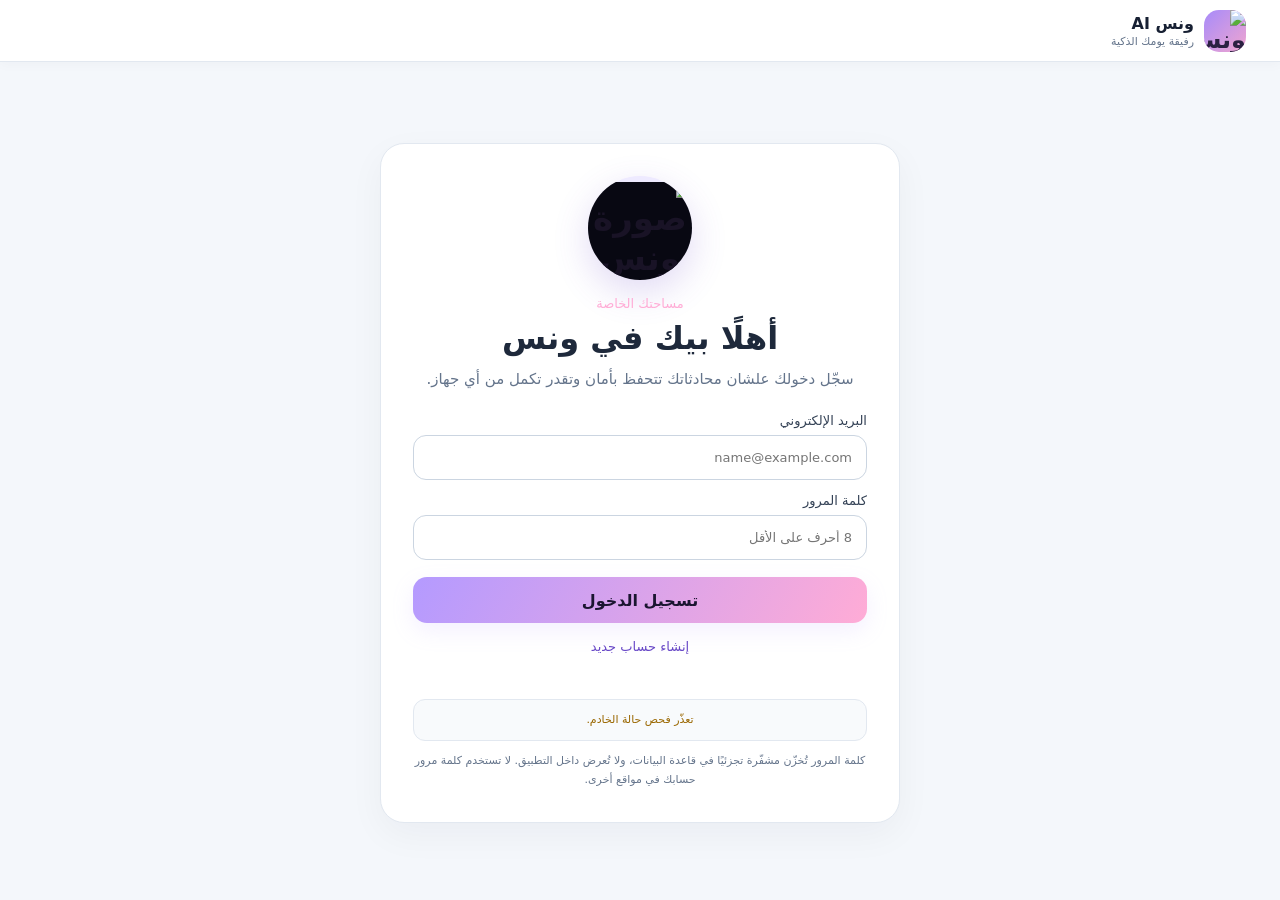
==== commit 2da4574f: "Add a clearly labeled live voice call control to the chat" ====
--- a/index.html
+++ b/index.html
@@ -56,7 +56,7 @@
 </aside>
 
 <section class="panel">
-  <div class="section-head"><div class="chat-title-wrap"><button id="toggleConversationSidebarBtn" class="sidebar-toggle-btn" type="button" aria-label="عرض المحادثات">☰</button><div><h2 id="activeConversationTitle">الدردشة مع ونس</h2><p id="accountLabel">محادثتك محفوظة في حسابك</p></div></div><div class="chat-head-actions"><button id="newConversationQuickBtn" class="text-btn" type="button">＋ جديد</button><button id="notificationsBtn" class="notification-toggle" type="button" aria-expanded="false" aria-label="مركز الإشعارات" hidden>🔔 <span id="notificationCount">0</span></button></div></div>
+  <div class="section-head"><div class="chat-title-wrap"><button id="toggleConversationSidebarBtn" class="sidebar-toggle-btn" type="button" aria-label="عرض المحادثات">☰</button><div><h2 id="activeConversationTitle">الدردشة مع ونس</h2><p id="accountLabel">محادثتك محفوظة في حسابك</p></div></div><div class="chat-head-actions"><button id="newConversationQuickBtn" class="text-btn" type="button">＋ جديد</button><button id="voiceCallBtn" class="text-btn voice-call-btn" type="button" aria-pressed="false" aria-label="بدء أو إنهاء مكالمة صوتية مباشرة" hidden>🎧 مكالمة صوتية</button><button id="notificationsBtn" class="notification-toggle" type="button" aria-expanded="false" aria-label="مركز الإشعارات" hidden>🔔 <span id="notificationCount">0</span></button></div></div>
   <section id="notificationsPanel" class="notification-center" hidden>
     <div class="notification-heading"><strong>مركز الإشعارات</strong><button id="markNotificationsReadBtn" type="button">تحديد الكل كمقروء</button></div>
     <div id="notificationList" class="notification-list"><p class="notification-empty">لا توجد إشعارات بعد.</p></div>
--- a/style.css
+++ b/style.css
@@ -284,85 +284,128 @@
 @media(max-width:480px){.notification-center{padding:8px}.notification-list{max-height:170px}.notification-toggle{padding:6px 8px}}
 
 
-/* ChatGPT-style multi-conversation workspace */
-#appRoot.chat-layout:not([hidden]){
-  display:grid!important;
-  grid-template-columns:274px minmax(0,1fr);
-  direction:rtl;
+/* ChatGPT-style conversation workspace */
+#appRoot:not([hidden]){
+  display:flex;
+  flex-direction:row;
   align-items:stretch;
   gap:12px;
-  width:100%;
-  height:100%;
-  min-height:0;
-  flex:1 1 auto;
   overflow:hidden;
-  position:relative;
-}
-#appRoot .conversation-sidebar{
+}
+#appRoot>.conversation-sidebar{
   display:flex;
+  flex:0 0 clamp(238px,27%,300px);
   flex-direction:column;
+  width:clamp(238px,27%,300px);
   min-width:0;
   min-height:0;
-  gap:12px;
-  padding:13px;
+  overflow:hidden;
+  background:#fff;
+  color:#263247;
   border:1px solid #e2e8f0;
   border-radius:20px;
-  background:#fff;
-  color:#253247;
-  box-shadow:0 12px 36px #1720330b;
-  overflow:hidden;
-}
-.sidebar-top{display:flex;align-items:center;justify-content:space-between;gap:8px;padding:2px 2px 5px}
-.sidebar-brand{display:grid;gap:2px}
-.sidebar-brand strong{font-size:15px;color:#172033}
-.sidebar-brand span{font-size:11px;color:#94a3b8}
-.sidebar-close-btn{display:none;width:34px;height:34px;border:1px solid #e2e8f0;border-radius:10px;background:#fff;color:#475569;font-size:22px}
-.new-conversation-btn{display:flex;align-items:center;justify-content:center;gap:8px;width:100%;min-height:44px;border:1px solid #cfc4f2;border-radius:13px;background:#f5f2ff;color:#563fa8;font:inherit;font-size:13px;font-weight:800;cursor:pointer}
-.new-conversation-btn span{font-size:21px;line-height:1}
-.new-conversation-btn:hover{background:#eee9ff}
-.conversation-search-wrap{display:flex;align-items:center;gap:8px;min-height:40px;padding:0 11px;border:1px solid #e2e8f0;border-radius:12px;background:#f8fafc;color:#64748b}
-.conversation-search-wrap>span{font-size:21px}
-.conversation-search-wrap input{width:100%;min-width:0;border:0;outline:0;background:transparent;color:#253247;font:inherit;font-size:12px}
-.conversation-search-wrap input::placeholder{color:#94a3b8}
-.conversation-tabs{display:grid;grid-template-columns:1fr 1fr;gap:5px;padding:4px;border-radius:11px;background:#f1f5f9}
-.conversation-tabs button{min-height:32px;border:0;border-radius:8px;background:transparent;color:#64748b;font:inherit;font-size:11px;cursor:pointer}
-.conversation-tabs button.selected{background:#fff;color:#563fa8;box-shadow:0 1px 4px #17203312;font-weight:800}
-.conversation-list{display:flex;flex-direction:column;align-items:stretch;gap:5px;min-height:0;flex:1 1 auto;overflow:auto;overscroll-behavior:contain;padding-inline-end:2px}
-.conversation-list-empty{margin:auto 0;padding:12px 8px;color:#94a3b8;text-align:center;font-size:12px;line-height:1.8}
-.conversation-item{display:flex;align-items:center;gap:4px;min-width:0;padding:4px;border:1px solid transparent;border-radius:12px;background:transparent}
-.conversation-item:hover{background:#f8fafc}
-.conversation-item.conversation-current{border-color:#ded6f6;background:#f7f4ff}
-.conversation-open{display:grid;gap:3px;flex:1;min-width:0;padding:6px 7px;border:0;background:transparent;text-align:right;cursor:pointer}
-.conversation-item-title{display:block;overflow:hidden;color:#334155;font-size:12px;font-weight:700;text-overflow:ellipsis;white-space:nowrap}
-.conversation-open small{color:#94a3b8;font-size:10px}
-.conversation-item-actions{display:flex;align-items:center;gap:1px;opacity:.82}
-.conversation-item-actions button{width:27px;height:29px;padding:0;border:0;border-radius:8px;background:transparent;color:#64748b;font:inherit;font-size:14px;cursor:pointer}
-.conversation-item-actions button:hover{background:#e9e4f7;color:#563fa8}
-.sidebar-footer{display:flex;align-items:center;gap:8px;padding:10px 3px 2px;border-top:1px solid #eef2f7;color:#64748b;font-size:11px}
-.sidebar-account-dot{width:9px;height:9px;border-radius:50%;background:#8b75d1;box-shadow:0 0 0 4px #eeeaff}
-.sidebar-scrim{display:none}
-#appRoot .chat-main{display:flex;flex-direction:column;min-width:0;min-height:0;height:100%;overflow:hidden}
-#appRoot .chat-main>.panel{display:flex;flex:1 1 auto;flex-direction:column;min-width:0;min-height:0;overflow:hidden;margin:0;padding:clamp(12px,2vw,22px);background:#fff;color:#1e293b;border:1px solid #e2e8f0;border-radius:22px;box-shadow:0 12px 36px #1720330b}
-.chat-section-head{display:flex;align-items:center;justify-content:space-between;gap:10px}
-.chat-heading-main{display:flex;align-items:center;gap:10px;min-width:0}
-.chat-heading-main>div{min-width:0}
-.chat-heading-main h2{max-width:min(60vw,560px);overflow:hidden;text-overflow:ellipsis;white-space:nowrap}
-.sidebar-toggle-btn{display:none;width:40px;height:40px;flex:0 0 40px;place-items:center;border:1px solid #dbe3ef;border-radius:12px;background:#fff;color:#6848c7;font-size:18px;cursor:pointer}
-#appRoot .chat-main .messages{flex:1 1 auto;min-height:0;max-height:none!important;overflow-x:hidden;overflow-y:auto;overscroll-behavior:contain}
+  box-shadow:0 10px 30px #1720330a;
+}
+.conversation-sidebar-head{display:grid;gap:10px;padding:13px;border-bottom:1px solid #edf0f5}
+.conversation-sidebar-title{display:flex;align-items:center;justify-content:space-between;color:#172033;font-size:14px}
+.sidebar-close-btn{display:none;width:32px;height:32px;border:0;border-radius:9px;background:#f1f5f9;color:#475569;font-size:22px;line-height:1}
+.new-conversation-btn{display:flex;align-items:center;justify-content:center;gap:8px;min-height:43px;padding:9px 12px;border:1px solid #d8d1f2;border-radius:13px;background:#f8f6ff;color:#5b43ac;font:inherit;font-size:13px;font-weight:800;cursor:pointer}
+.new-conversation-btn:hover{background:#f0ebff}
+.new-conversation-btn:disabled{opacity:.55;cursor:wait}
+.conversation-search{display:flex;align-items:center;gap:8px;min-height:40px;padding:0 10px;border:1px solid #e2e8f0;border-radius:11px;background:#f8fafc;color:#64748b}
+.conversation-search>span{font-size:22px;line-height:1}
+.conversation-search input{width:100%;min-width:0;border:0;outline:0;background:transparent;color:#253247;font:inherit;font-size:12px}
+.conversation-search input::placeholder{color:#94a3b8}
+.archived-toggle-btn{justify-self:start;padding:5px 8px;border:0;border-radius:8px;background:transparent;color:#64748b;font:inherit;font-size:11px;cursor:pointer}
+.archived-toggle-btn[aria-pressed="true"]{background:#f1edff;color:#5b43ac}
+.conversation-list{display:flex;flex:1 1 auto;flex-direction:column;gap:5px;min-height:0;overflow:auto;padding:8px}
+.conversation-list-empty{margin:0;padding:18px 10px;color:#94a3b8;text-align:center;font-size:12px;line-height:1.8}
+.conversation-item{display:grid;grid-template-columns:minmax(0,1fr);gap:5px;padding:7px;border:1px solid transparent;border-radius:13px;background:transparent}
+.conversation-item.active{border-color:#e2dcf8;background:#f8f6ff}
+.conversation-open-btn{display:grid;gap:4px;width:100%;min-width:0;padding:5px 6px;border:0;background:transparent;color:#263247;text-align:right;font:inherit;cursor:pointer}
+.conversation-open-btn:disabled{cursor:default;opacity:.65}
+.conversation-open-btn strong{overflow:hidden;color:#263247;font-size:12px;font-weight:800;text-overflow:ellipsis;white-space:nowrap}
+.conversation-open-btn span{overflow:hidden;color:#8490a1;font-size:10px;line-height:1.5;text-overflow:ellipsis;white-space:nowrap}
+.conversation-item-actions{display:flex;align-items:center;justify-content:flex-start;gap:5px;opacity:.8}
+.conversation-item-actions button{padding:4px 7px;border:0;border-radius:7px;background:transparent;color:#7b8798;font:inherit;font-size:10px;cursor:pointer}
+.conversation-item-actions button:hover{background:#eef2f7;color:#334155}
+.conversation-item-actions button:last-child{color:#b45368}
+.conversation-item-actions button:disabled{opacity:.5;cursor:wait}
+#appRoot>.panel{flex:1 1 0;width:0;min-width:0}
+.chat-title-wrap{display:flex;align-items:center;gap:9px;min-width:0}
+.sidebar-toggle-btn{display:none;flex:0 0 36px;width:36px;height:36px;border:1px solid #dbe3ef;border-radius:11px;background:#fff;color:#6848c7;font-size:16px;cursor:pointer}
+#activeConversationTitle{max-width:55vw;overflow:hidden;text-overflow:ellipsis;white-space:nowrap}
+.chat-head-actions{flex-wrap:wrap}
+#newConversationQuickBtn{white-space:nowrap;color:#6848c7;font-weight:700}
 @media(max-width:760px){
-  #appRoot.chat-layout:not([hidden]){display:block!important;position:relative}
-  #appRoot .chat-main{height:100%;min-height:0}
-  #appRoot .chat-main>.panel{height:100%;border-radius:17px;padding:11px 10px 9px}
-  #appRoot .chat-section-head{padding-bottom:8px}
-  .sidebar-toggle-btn{display:grid}
-  #appRoot .conversation-sidebar{position:fixed;top:0;right:0;bottom:0;width:min(330px,88vw);height:100dvh;max-height:100dvh;z-index:31;border-radius:0 0 0 18px;box-shadow:-16px 0 44px #17203324;transform:translateX(108%);transition:transform .22s ease}
-  #appRoot .conversation-sidebar.sidebar-open{transform:translateX(0)}
-  #appRoot .sidebar-close-btn{display:block}
-  #appRoot .sidebar-scrim:not([hidden]){display:block;position:fixed;inset:0;z-index:30;width:100%;height:100%;padding:0;border:0;border-radius:0;background:#0f172a70}
+  #appRoot:not([hidden]){position:relative;flex-direction:row;gap:0}
+  #appRoot>.conversation-sidebar{
+    position:absolute;
+    z-index:80;
+    top:0;
+    right:0;
+    bottom:0;
+    width:min(86vw,310px);
+    max-width:none;
+    flex:0 0 min(86vw,310px);
+    border-radius:18px;
+    box-shadow:0 18px 55px #17203335;
+    transform:translateX(112%);
+    transition:transform .2s ease;
+  }
+  #appRoot>.conversation-sidebar.open{transform:translateX(0)}
+  .sidebar-close-btn{display:grid;place-items:center}
+  .sidebar-toggle-btn{display:grid;place-items:center}
+  #appRoot>.panel{width:100%;flex:1 1 auto}
+  #activeConversationTitle{max-width:42vw;font-size:15px}
+  #newConversationQuickBtn{font-size:11px;padding:5px}
 }
 @media(max-width:420px){
-  #appRoot .chat-heading-main h2{font-size:15px}
-  #appRoot .chat-heading-main{gap:7px}
-  #appRoot .sidebar-toggle-btn{width:36px;height:36px;flex-basis:36px}
-  #appRoot .chat-head-actions{gap:5px}
-}
+  .chat-head-actions{gap:5px}
+  #activeConversationTitle{max-width:39vw;font-size:14px}
+  #appRoot>.panel>.section-head{gap:5px}
+  .chat-title-wrap{gap:6px}
+  .sidebar-toggle-btn{width:33px;height:33px;flex-basis:33px}
+}
+
+
+/* ChatGPT-style rich assistant responses */
+.bubble-text{min-width:0;line-height:1.82;overflow-wrap:anywhere}
+.bubble-text>p{margin:0 0 10px}
+.bubble-text>p:last-child{margin-bottom:0}
+.bubble-text h1,.bubble-text h2,.bubble-text h3,.bubble-text h4{margin:15px 0 8px;color:#1f2937;line-height:1.45;font-weight:800}
+.bubble-text h1{font-size:1.35em}
+.bubble-text h2{font-size:1.22em}
+.bubble-text h3{font-size:1.12em}
+.bubble-text ul,.bubble-text ol{margin:7px 0 12px;padding-inline-start:24px}
+.bubble-text li{margin:4px 0;padding-inline-start:3px}
+.bubble-text blockquote{margin:10px 0;padding:7px 13px;border-inline-start:3px solid #9a83dd;background:#f7f5fd;border-radius:8px;color:#475569}
+.bubble-text blockquote p{margin:0 0 5px}
+.bubble-text blockquote p:last-child{margin-bottom:0}
+.bubble-text hr{border:0;border-top:1px solid #e2e8f0;margin:15px 0}
+.inline-code{display:inline-block;padding:1px 6px;border:1px solid #e2e8f0;border-radius:6px;background:#f1f5f9;color:#7c315a;font: .9em/1.7 ui-monospace,SFMono-Regular,Consolas,monospace;direction:ltr;unicode-bidi:isolate}
+.markdown-code-block{margin:10px 0;border:1px solid #dbe3ef;border-radius:13px;overflow:hidden;background:#111827;color:#e5e7eb;direction:ltr;text-align:left}
+.markdown-code-heading{display:flex;align-items:center;justify-content:space-between;gap:9px;padding:7px 10px;border-bottom:1px solid #ffffff18;background:#1f2937;color:#cbd5e1;font:11px/1.5 ui-monospace,SFMono-Regular,Consolas,monospace}
+.markdown-code-copy{padding:5px 9px;border:1px solid #ffffff25;border-radius:8px;background:#ffffff0b;color:#e5e7eb;font:inherit;cursor:pointer}
+.markdown-code-copy:hover{background:#ffffff18}
+.markdown-code-block pre{max-width:100%;margin:0;padding:12px;overflow:auto;white-space:pre;tab-size:2;font:12px/1.7 ui-monospace,SFMono-Regular,Consolas,monospace}
+.markdown-code-block pre code{font:inherit;color:inherit}
+.markdown-table-wrap{max-width:100%;margin:10px 0;overflow-x:auto;border:1px solid #e2e8f0;border-radius:10px}
+.markdown-table{width:100%;min-width:260px;border-collapse:collapse;font-size:12px;text-align:right}
+.markdown-table th,.markdown-table td{padding:8px 10px;border-bottom:1px solid #e8edf4;vertical-align:top}
+.markdown-table th{background:#f1edff;color:#46357e;font-weight:800}
+.markdown-table tr:last-child td{border-bottom:0}
+.markdown-table td{color:#334155}
+.message-copy-btn{display:inline-flex;align-items:center;justify-content:center;margin:9px 0 0 7px;padding:6px 10px;border:1px solid #dbe3ef;border-radius:9px;background:#fff;color:#64748b;font:inherit;font-size:11px;cursor:pointer}
+.message-copy-btn:hover{background:#f8fafc;color:#49368f}
+.message-copy-btn:disabled{opacity:.55}
+@media(max-width:480px){
+  .markdown-code-block pre{font-size:11px;padding:10px}
+  .markdown-table{font-size:11px}
+  .markdown-table th,.markdown-table td{padding:7px 8px}
+}
+
+.message-retry-actions{display:flex;flex-wrap:wrap;gap:7px;margin:9px 0 0}
+.message-retry-actions button{padding:6px 10px;border:1px solid #dbe3ef;border-radius:9px;background:#fff;color:#64748b;font:inherit;font-size:11px;cursor:pointer}
+.message-retry-actions button:hover{background:#f7f5fd;color:#49368f}
+.message-retry-actions button:disabled{opacity:.5;cursor:wait}
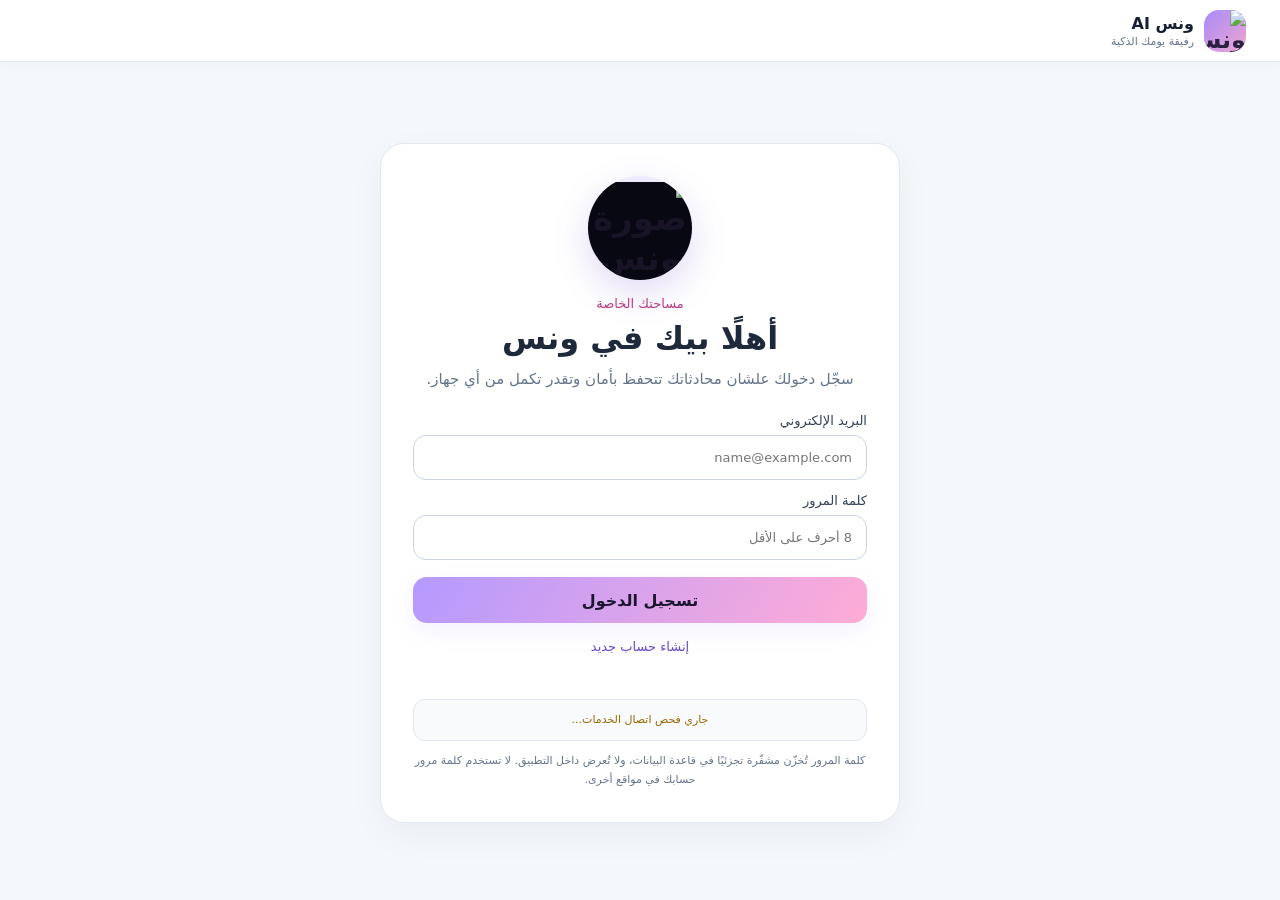
==== commit 70b6cab5: "Revert unintended live voice button change from main" ====
--- a/index.html
+++ b/index.html
@@ -56,7 +56,7 @@
 </aside>
 
 <section class="panel">
-  <div class="section-head"><div class="chat-title-wrap"><button id="toggleConversationSidebarBtn" class="sidebar-toggle-btn" type="button" aria-label="عرض المحادثات">☰</button><div><h2 id="activeConversationTitle">الدردشة مع ونس</h2><p id="accountLabel">محادثتك محفوظة في حسابك</p></div></div><div class="chat-head-actions"><button id="newConversationQuickBtn" class="text-btn" type="button">＋ جديد</button><button id="voiceCallBtn" class="text-btn voice-call-btn" type="button" aria-pressed="false" aria-label="بدء أو إنهاء مكالمة صوتية مباشرة" hidden>🎧 مكالمة صوتية</button><button id="notificationsBtn" class="notification-toggle" type="button" aria-expanded="false" aria-label="مركز الإشعارات" hidden>🔔 <span id="notificationCount">0</span></button></div></div>
+  <div class="section-head"><div class="chat-title-wrap"><button id="toggleConversationSidebarBtn" class="sidebar-toggle-btn" type="button" aria-label="عرض المحادثات">☰</button><div><h2 id="activeConversationTitle">الدردشة مع ونس</h2><p id="accountLabel">محادثتك محفوظة في حسابك</p></div></div><div class="chat-head-actions"><button id="newConversationQuickBtn" class="text-btn" type="button">＋ جديد</button><button id="notificationsBtn" class="notification-toggle" type="button" aria-expanded="false" aria-label="مركز الإشعارات" hidden>🔔 <span id="notificationCount">0</span></button></div></div>
   <section id="notificationsPanel" class="notification-center" hidden>
     <div class="notification-heading"><strong>مركز الإشعارات</strong><button id="markNotificationsReadBtn" type="button">تحديد الكل كمقروء</button></div>
     <div id="notificationList" class="notification-list"><p class="notification-empty">لا توجد إشعارات بعد.</p></div>
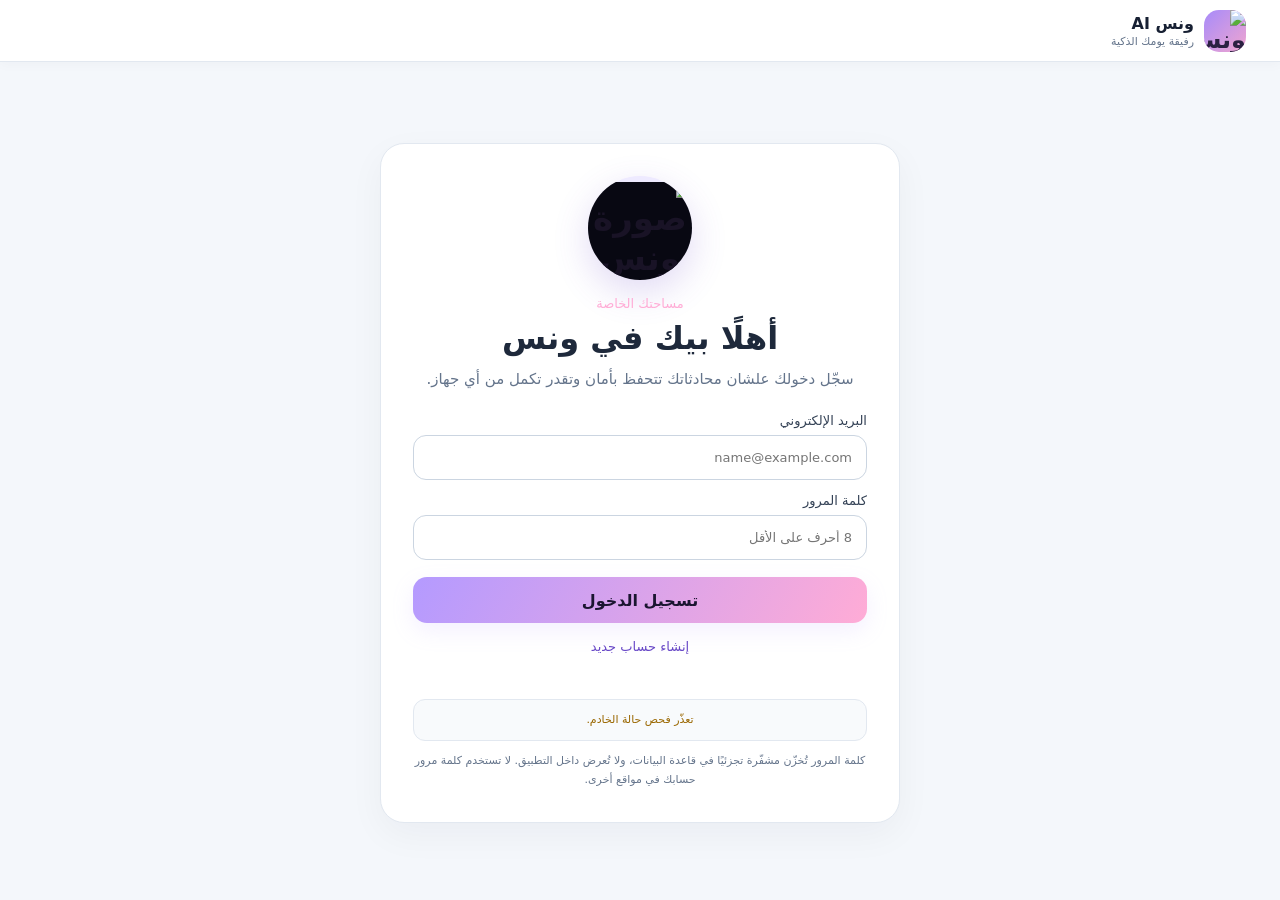
==== commit 5663058b: "Add live voice call control to feature branch and synchronize HTML fallbacks" ====
--- a/index.html
+++ b/index.html
@@ -56,7 +56,7 @@
 </aside>
 
 <section class="panel">
-  <div class="section-head"><div class="chat-title-wrap"><button id="toggleConversationSidebarBtn" class="sidebar-toggle-btn" type="button" aria-label="عرض المحادثات">☰</button><div><h2 id="activeConversationTitle">الدردشة مع ونس</h2><p id="accountLabel">محادثتك محفوظة في حسابك</p></div></div><div class="chat-head-actions"><button id="newConversationQuickBtn" class="text-btn" type="button">＋ جديد</button><button id="notificationsBtn" class="notification-toggle" type="button" aria-expanded="false" aria-label="مركز الإشعارات" hidden>🔔 <span id="notificationCount">0</span></button></div></div>
+  <div class="section-head"><div class="chat-title-wrap"><button id="toggleConversationSidebarBtn" class="sidebar-toggle-btn" type="button" aria-label="عرض المحادثات">☰</button><div><h2 id="activeConversationTitle">الدردشة مع ونس</h2><p id="accountLabel">محادثتك محفوظة في حسابك</p></div></div><div class="chat-head-actions"><button id="newConversationQuickBtn" class="text-btn" type="button">＋ جديد</button><button id="voiceCallBtn" class="text-btn voice-call-btn" type="button" aria-pressed="false" aria-label="بدء أو إنهاء مكالمة صوتية مباشرة" hidden>🎧 مكالمة صوتية</button><button id="notificationsBtn" class="notification-toggle" type="button" aria-expanded="false" aria-label="مركز الإشعارات" hidden>🔔 <span id="notificationCount">0</span></button></div></div>
   <section id="notificationsPanel" class="notification-center" hidden>
     <div class="notification-heading"><strong>مركز الإشعارات</strong><button id="markNotificationsReadBtn" type="button">تحديد الكل كمقروء</button></div>
     <div id="notificationList" class="notification-list"><p class="notification-empty">لا توجد إشعارات بعد.</p></div>
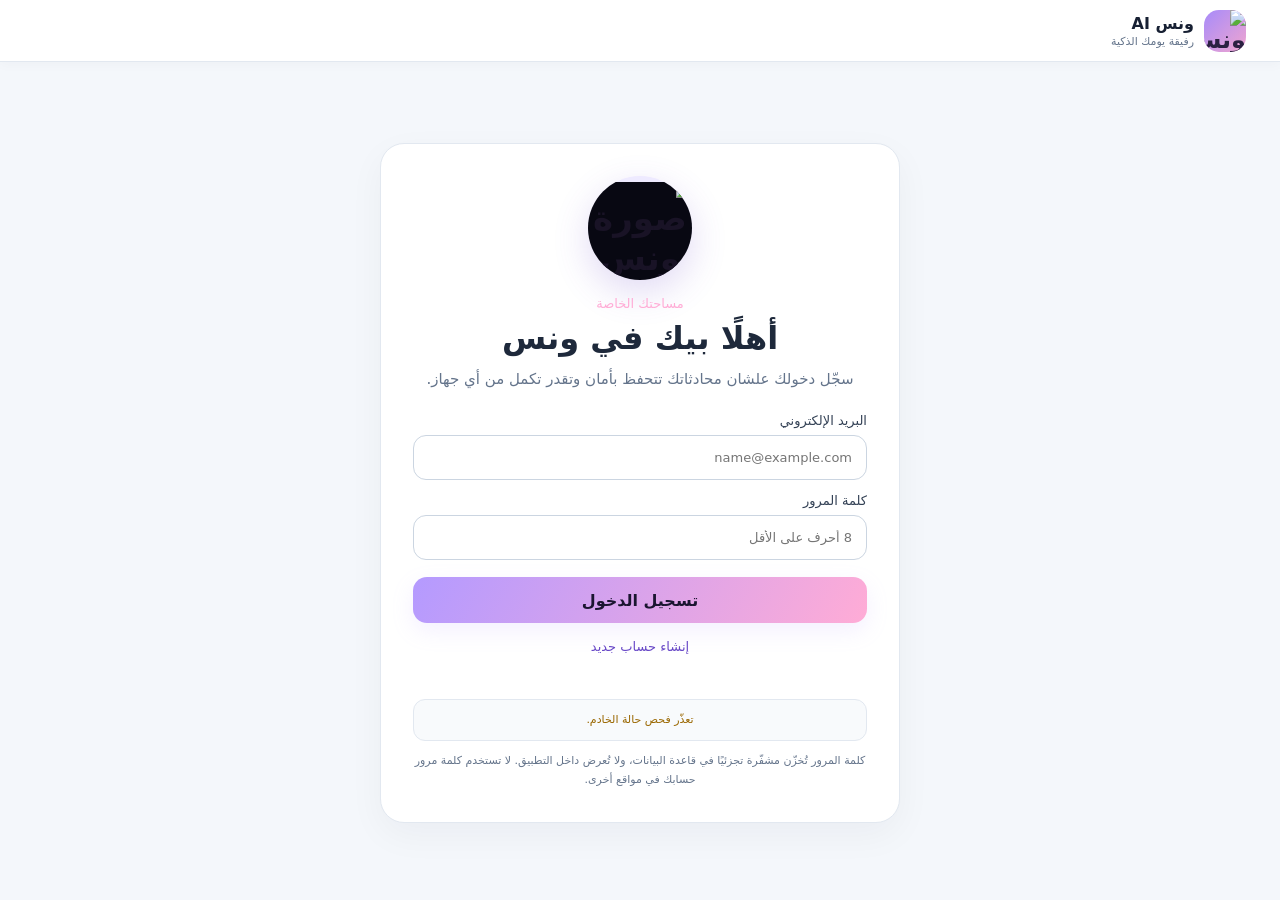
==== commit 9584f424: "Make Wens chat full screen * Make Wens chat load as a full-screen conversation workspace  * Add resp" ====
--- a/index.html
+++ b/index.html
@@ -8,7 +8,7 @@
 <meta name="robots" content="index,follow,max-image-preview:large">
 <link rel="canonical" href="https://wens-ai-backend-b142.naqashy1.workers.dev/">
 <link rel="manifest" href="/manifest.json">
-<link rel="stylesheet" href="/style.css">
+<link rel="stylesheet" href="/style.css?v=20261123-fullscreen-chat">
 <meta property="og:type" content="website">
 <meta property="og:locale" content="ar_EG">
 <meta property="og:site_name" content="ونس AI">
@@ -20,7 +20,7 @@
 <script type="application/ld+json">
 {"@context":"https://schema.org","@type":"SoftwareApplication","name":"ونس AI","alternateName":"Wens AI","applicationCategory":"UtilitiesApplication","operatingSystem":"Web, Android, iOS","inLanguage":"ar-EG","description":"رفيقة ذكية للمحادثة والمساعدة باللغة العربية واللهجة المصرية.","url":"https://wens-ai-backend-b142.naqashy1.workers.dev/"}
 </script>
-<style>.messages{max-height:min(60vh,620px);min-height:150px;overflow:auto}.bubble-text{white-space:pre-wrap;overflow-wrap:anywhere}.bubble-text a{color:#6246b4;text-decoration:underline;overflow-wrap:anywhere}.execution-trace{margin-top:10px;padding-top:8px;border-top:1px solid #e2e8f0;color:#6848c7;font-size:11px}.execution-trace summary{cursor:pointer}.execution-trace ul{margin:7px 0 0;padding-inline-start:20px;color:#64748b;line-height:1.8}.admin-inline-panel{margin-top:14px;padding:14px}.admin-inline-panel iframe{display:block;width:100%;height:82vh;min-height:760px;border:1px solid #ffffff18;border-radius:16px;background:#101020}@media(max-width:480px){.admin-inline-panel{padding:9px}.admin-inline-panel iframe{height:82vh;min-height:720px}}.owner-avatar-entry{overflow:hidden;padding:0}.wens-brand-avatar{display:block;width:100%;height:100%;object-fit:cover;border-radius:inherit}.auth-avatar-wrap{width:104px;height:104px;border-radius:50%;padding:0;overflow:hidden;background:#eeeaff;box-shadow:0 12px 36px #6848c733}.auth-avatar-wrap img{display:block;width:100%;height:100%;object-fit:cover}</style>
+<style>.bubble-text{white-space:pre-wrap;overflow-wrap:anywhere}.bubble-text a{color:#6246b4;text-decoration:underline;overflow-wrap:anywhere}.execution-trace{margin-top:10px;padding-top:8px;border-top:1px solid #e2e8f0;color:#6848c7;font-size:11px}.execution-trace summary{cursor:pointer}.execution-trace ul{margin:7px 0 0;padding-inline-start:20px;color:#64748b;line-height:1.8}.admin-inline-panel{margin-top:14px;padding:14px}.admin-inline-panel iframe{display:block;width:100%;height:82vh;min-height:760px;border:1px solid #ffffff18;border-radius:16px;background:#101020}@media(max-width:480px){.admin-inline-panel{padding:9px}.admin-inline-panel iframe{height:82vh;min-height:720px}}.owner-avatar-entry{overflow:hidden;padding:0}.wens-brand-avatar{display:block;width:100%;height:100%;object-fit:cover;border-radius:inherit}.auth-avatar-wrap{width:104px;height:104px;border-radius:50%;padding:0;overflow:hidden;background:#eeeaff;box-shadow:0 12px 36px #6848c733}.auth-avatar-wrap img{display:block;width:100%;height:100%;object-fit:cover}</style>
 </head>
 <body>
 <header class="topbar">
@@ -56,7 +56,7 @@
 </aside>
 
 <section class="panel">
-  <div class="section-head"><div class="chat-title-wrap"><button id="toggleConversationSidebarBtn" class="sidebar-toggle-btn" type="button" aria-label="عرض المحادثات">☰</button><div><h2 id="activeConversationTitle">الدردشة مع ونس</h2><p id="accountLabel">محادثتك محفوظة في حسابك</p></div></div><div class="chat-head-actions"><button id="newConversationQuickBtn" class="text-btn" type="button">＋ جديد</button><button id="voiceCallBtn" class="text-btn voice-call-btn" type="button" aria-pressed="false" aria-label="بدء أو إنهاء مكالمة صوتية مباشرة" hidden>🎧 مكالمة صوتية</button><button id="notificationsBtn" class="notification-toggle" type="button" aria-expanded="false" aria-label="مركز الإشعارات" hidden>🔔 <span id="notificationCount">0</span></button></div></div>
+  <div class="section-head"><div class="chat-title-wrap"><button id="toggleConversationSidebarBtn" class="sidebar-toggle-btn" type="button" aria-label="عرض المحادثات">☰</button><div><h2 id="activeConversationTitle">الدردشة مع ونس</h2><p id="accountLabel">محادثتك محفوظة في حسابك</p></div></div><div class="chat-head-actions"><button id="newConversationQuickBtn" class="text-btn" type="button">＋ جديد</button><button id="notificationsBtn" class="notification-toggle" type="button" aria-expanded="false" aria-label="مركز الإشعارات" hidden>🔔 <span id="notificationCount">0</span></button></div></div>
   <section id="notificationsPanel" class="notification-center" hidden>
     <div class="notification-heading"><strong>مركز الإشعارات</strong><button id="markNotificationsReadBtn" type="button">تحديد الكل كمقروء</button></div>
     <div id="notificationList" class="notification-list"><p class="notification-empty">لا توجد إشعارات بعد.</p></div>
@@ -124,5 +124,5 @@
 </section>
 </main>
 <footer>ونس AI • نسخة تطويرية</footer>
-<script src="app.js"></script>
+<script src="app.js?v=20261122-admin-entry-fix"></script>
 </body></html>
--- a/style.css
+++ b/style.css
@@ -409,3 +409,119 @@
 .message-retry-actions button{padding:6px 10px;border:1px solid #dbe3ef;border-radius:9px;background:#fff;color:#64748b;font:inherit;font-size:11px;cursor:pointer}
 .message-retry-actions button:hover{background:#f7f5fd;color:#49368f}
 .message-retry-actions button:disabled{opacity:.5;cursor:wait}
+
+
+/* Wens full-screen conversation workspace */
+@supports (height: 100dvh) {
+  body:has(#appRoot:not([hidden])) { height:100dvh; min-height:0; overflow:hidden; display:flex; flex-direction:column; }
+}
+body:has(#appRoot:not([hidden])) { min-height:100vh; overflow:hidden; }
+body:has(#appRoot:not([hidden])) .topbar { position:relative; top:auto; flex:0 0 auto; }
+body:has(#appRoot:not([hidden])) .app {
+  display:flex; flex:1 1 auto; flex-direction:column; width:100%; max-width:none;
+  min-height:0; height:0; margin:0; padding:0;
+}
+#appRoot:not([hidden]) {
+  display:flex; flex:1 1 auto; flex-direction:row; align-items:stretch; gap:0;
+  width:100%; min-width:0; min-height:0; height:100%; overflow:hidden;
+}
+#appRoot>.conversation-sidebar {
+  flex:0 0 286px; width:286px; min-height:0; height:100%;
+  border:0; border-inline-start:1px solid #ffffff18; border-radius:0;
+  box-shadow:none; background:#11111f; color:#f7f5ff;
+}
+#appRoot .conversation-sidebar-head { border-bottom-color:#ffffff14; }
+#appRoot .conversation-sidebar-title,
+#appRoot .conversation-open-btn strong { color:#f7f5ff; }
+#appRoot .conversation-search { background:#ffffff08; border-color:#ffffff18; }
+#appRoot .conversation-search input { color:#f7f5ff; }
+#appRoot .conversation-item.active { background:#a28bff18; border-color:#a28bff35; }
+#appRoot .conversation-open-btn { color:#f7f5ff; }
+#appRoot .conversation-open-btn span,
+#appRoot .conversation-item-actions button { color:#aaa5c2; }
+#appRoot>.panel {
+  display:flex; flex:1 1 0; flex-direction:column; width:0; min-width:0;
+  min-height:0; height:100%; margin:0; padding:0 clamp(16px,3vw,42px);
+  border:0; border-radius:0; box-shadow:none; background:transparent;
+}
+#appRoot>.panel>.section-head {
+  flex:0 0 auto; width:100%; min-height:66px; margin:0 auto;
+  border-bottom:1px solid #ffffff12; padding:12px 0;
+}
+#appRoot>.panel>.section-head h2 { font-size:16px; }
+#appRoot>.panel>.section-head p { font-size:11px; }
+#appRoot .sidebar-toggle-btn,
+#appRoot .notification-toggle { background:#ffffff0b; border-color:#ffffff20; color:#e7ddff; }
+#appRoot #newConversationQuickBtn { color:#d6c8ff; }
+#appRoot .messages {
+  display:flex; flex:1 1 auto; flex-direction:column; gap:22px;
+  width:min(100%,900px); min-height:0; max-height:none; height:auto;
+  margin:0 auto; padding:28px 10px 24px; overflow-x:hidden; overflow-y:auto;
+  overscroll-behavior:contain; scroll-behavior:smooth;
+}
+#appRoot .message { width:100%; align-items:flex-start; gap:12px; }
+#appRoot .message .bubble { max-width:min(88%,780px); padding:13px 16px; font-size:14px; line-height:1.85; }
+#appRoot .message.user .bubble { margin-inline-start:auto; }
+#appRoot .mini-avatar { flex:0 0 34px; width:34px; height:34px; border-radius:50%; }
+#appRoot .chat-composer {
+  flex:0 0 auto; width:min(100%,900px); margin:0 auto;
+  padding:12px 0 max(12px,env(safe-area-inset-bottom));
+  background:transparent;
+}
+#appRoot .chat-form {
+  align-items:center; gap:9px; padding:8px 9px;
+  border:1px solid #ffffff25; border-radius:24px; background:#171725;
+  box-shadow:0 10px 32px #00000025;
+}
+#appRoot .chat-form input {
+  flex:1 1 auto; min-height:42px; padding:10px 12px; border:0;
+  border-radius:15px; background:transparent; color:#fbf9ff; font-size:14px;
+}
+#appRoot .chat-form input:focus { border:0; box-shadow:none; }
+#appRoot .chat-form input::placeholder { color:#9691aa; }
+#appRoot .send-btn { min-height:40px; min-width:66px; border-radius:15px; }
+#appRoot .attach-menu-btn,
+#appRoot .voice-input-btn {
+  flex:0 0 40px; width:40px; height:40px; border-radius:50%;
+  border:1px solid #ffffff20; background:#ffffff0a; color:#eee8ff;
+}
+#appRoot>.panel>.disclaimer {
+  flex:0 0 auto; width:min(100%,900px); margin:0 auto;
+  padding:0 0 9px; text-align:center; font-size:10px;
+}
+#appRoot .voice-status,
+#appRoot .voice-player-dock,
+#appRoot .attachment-status { width:min(100%,900px); margin-inline:auto; }
+body:has(#appRoot:not([hidden])) footer { display:none; }
+@media(max-width:760px) {
+  body:has(#appRoot:not([hidden])) .topbar { padding-top:max(9px,env(safe-area-inset-top)); padding-bottom:9px; }
+  body:has(#appRoot:not([hidden])) .app { padding:0; }
+  #appRoot:not([hidden]) { position:relative; flex-direction:row; }
+  #appRoot>.conversation-sidebar {
+    position:absolute; z-index:90; top:0; right:0; bottom:0;
+    width:min(86vw,310px); max-width:none; height:100%;
+    flex:0 0 min(86vw,310px); border:1px solid #ffffff1c;
+    border-radius:0 0 0 18px; transform:translateX(112%);
+    background:#151422; box-shadow:0 18px 55px #0008;
+  }
+  #appRoot>.conversation-sidebar.open { transform:translateX(0); }
+  #appRoot>.panel { width:100%; flex:1 1 auto; padding:0 12px; }
+  #appRoot>.panel>.section-head { min-height:58px; }
+  #appRoot .messages { padding:20px 2px 16px; gap:17px; }
+  #appRoot .message .bubble { max-width:calc(100% - 44px); padding:11px 13px; font-size:14px; }
+  #appRoot .chat-composer { padding-top:9px; padding-bottom:max(10px,env(safe-area-inset-bottom)); }
+  #appRoot .chat-form { gap:6px; padding:6px; border-radius:21px; }
+  #appRoot .chat-form input { font-size:16px; min-height:40px; }
+  #appRoot .send-btn { min-width:54px; padding:0 10px; }
+  #appRoot .attach-menu-btn,
+  #appRoot .voice-input-btn { flex-basis:36px; width:36px; height:36px; }
+  #appRoot>.panel>.disclaimer { font-size:9px; padding-bottom:6px; }
+}
+@media(max-width:380px) {
+  #appRoot>.panel { padding-inline:8px; }
+  #appRoot .chat-head-actions { gap:3px; }
+  #appRoot .messages { padding-inline:0; }
+}
+@supports not (height: 100dvh) {
+  body:has(#appRoot:not([hidden])) { height:100vh; }
+}
